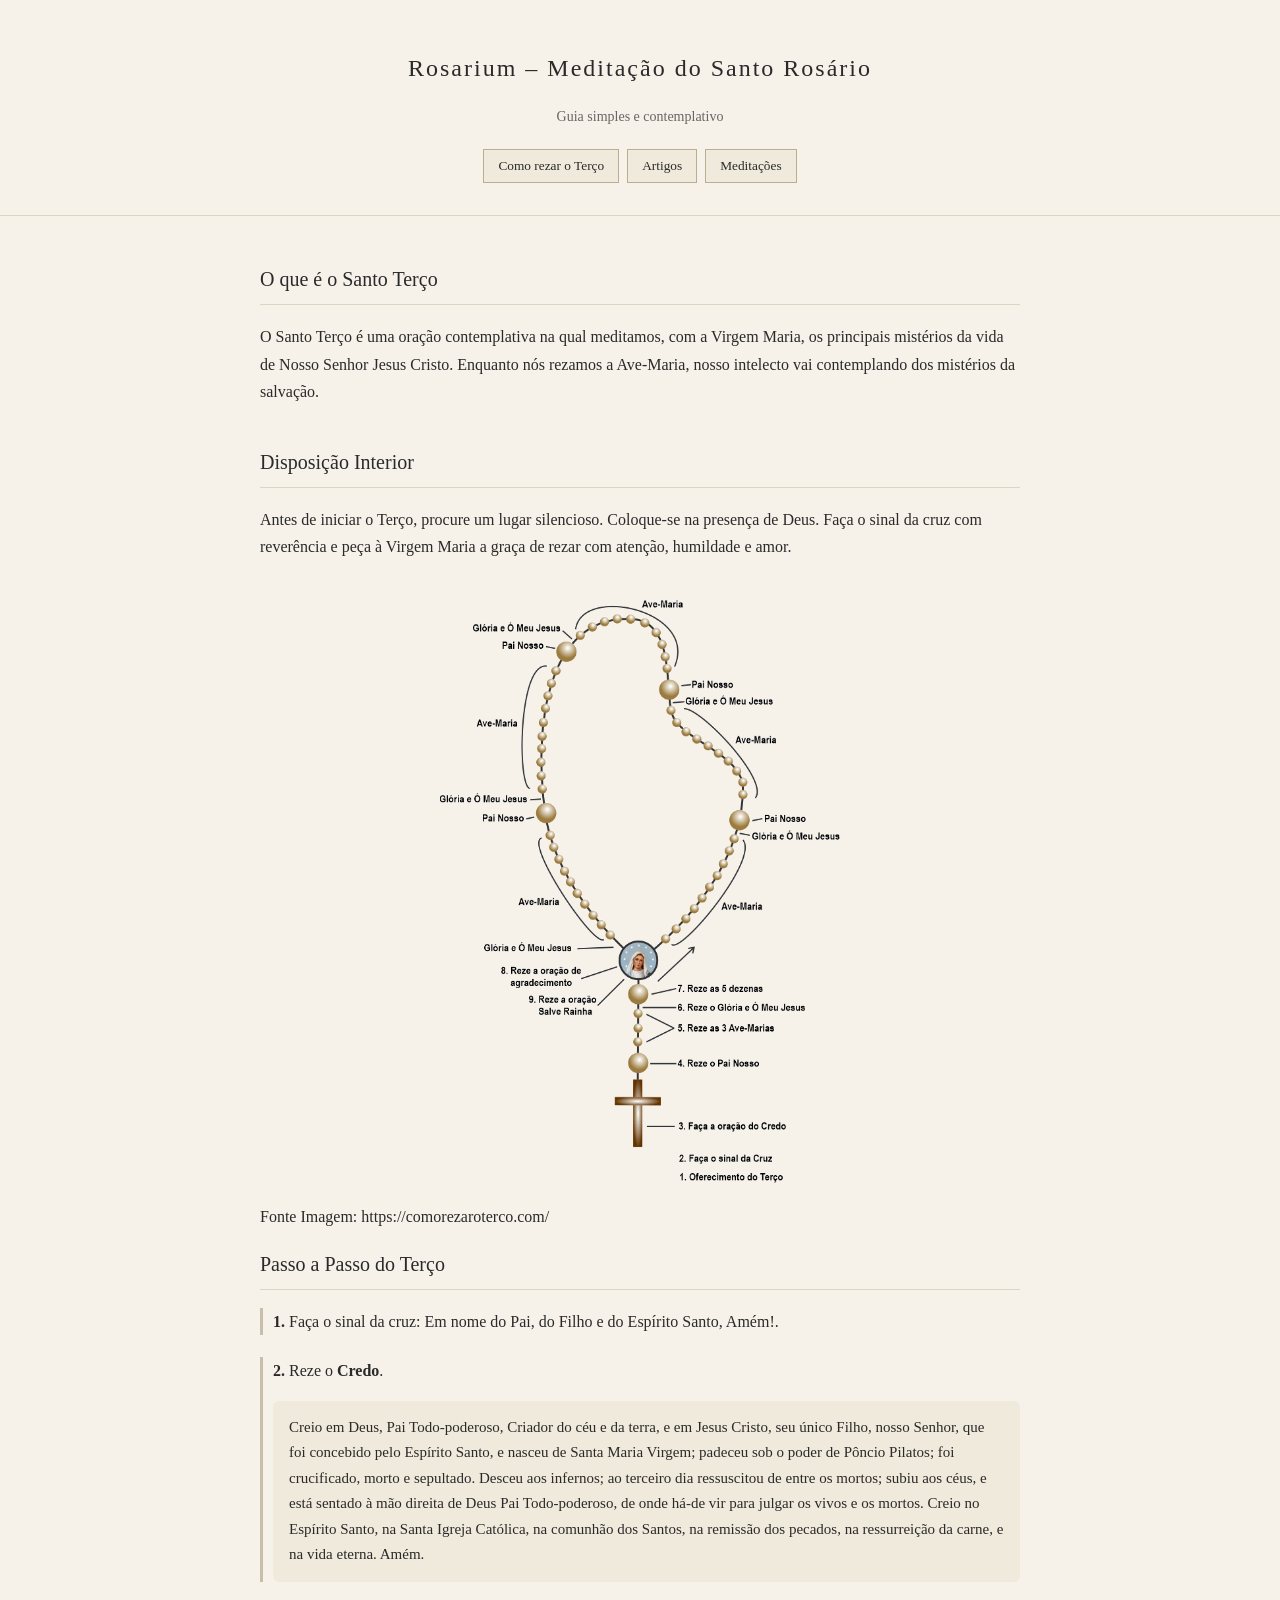
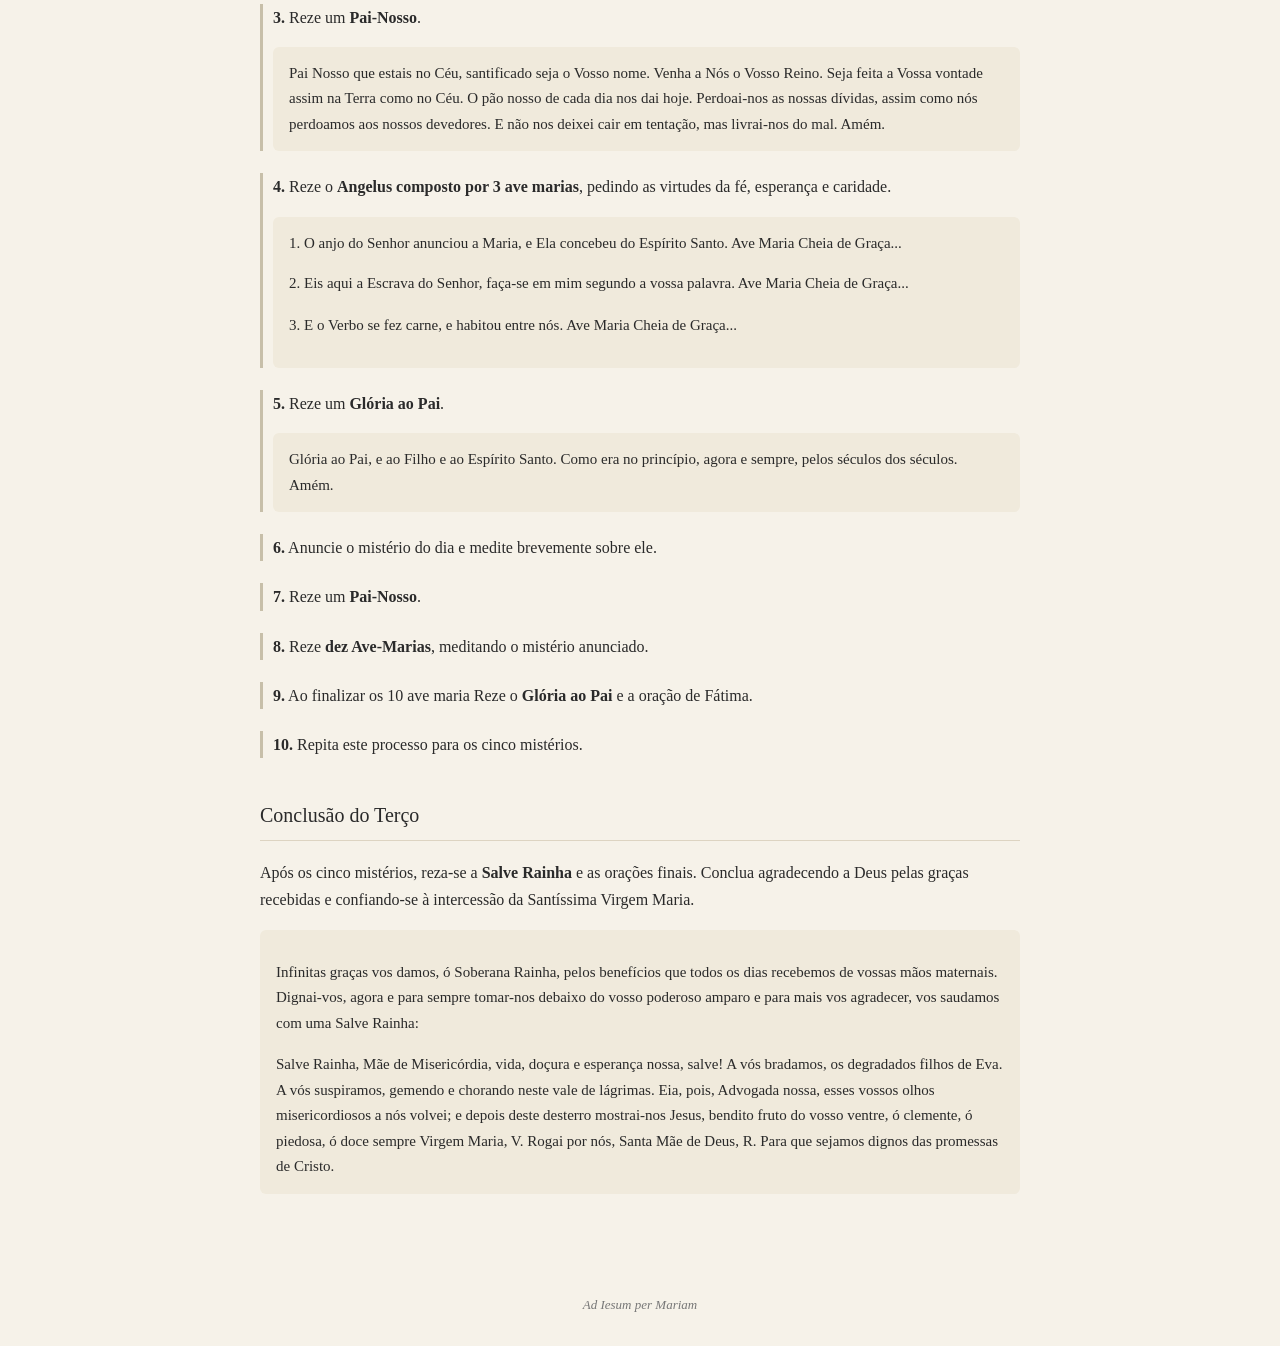
==== como-rezar-o-terco.html @ 4e0012cf "aa" ====
<!DOCTYPE html>
<html lang="pt-BR">
<head>
<meta charset="UTF-8">
<meta name="viewport" content="width=device-width, initial-scale=1.0">
<title>Rosarium Meditado</title>

<style>
body {
  margin: 0;
  font-family: Georgia, serif;
  background: #f6f2e9;
  color: #2a2a2a;
  line-height: 1.7;
}

header {
  text-align: center;
  padding: 32px 20px;
  border-bottom: 1px solid #ddd4c2;
}

header h1 {
  font-weight: normal;
  letter-spacing: 2px;
  font-size: 24px;
}

header p {
  font-size: 14px;
  color: #666;
}

nav {
  margin-top: 18px;
}

nav a {
  text-decoration: none;
  color: #2a2a2a;
  border: 1px solid #b9ad92;
  padding: 8px 14px;
  font-size: 14px;
}

main {
  max-width: 760px;
  margin: auto;
  padding: 30px 20px;
}

section {
  margin-bottom: 40px;
}

h2 {
  font-weight: normal;
  font-size: 20px;
  border-bottom: 1px solid #ddd4c2;
  padding-bottom: 8px;
  margin-bottom: 18px;
}

p {
  margin-bottom: 16px;
}

.step {
  margin-bottom: 22px;
  padding-left: 10px;
  border-left: 3px solid #c7bfa9;
}

.prayer {
  background: #f0eadc;
  padding: 14px 16px;
  border-radius: 6px;
  font-size: 15px;
  margin: 14px 0;
}

.step-image {
  display: block;
  margin: 0 auto 20px auto;
  max-width: 400px;   /* ← ajuste este valor */
  width: 100%;
  border-radius: 12px;
}



footer {
  text-align: center;
  padding: 30px;
  font-size: 13px;
  font-style: italic;
  color: #777;
}

.meditation-switch {
  margin-top: 20px;
  display: flex;
  flex-wrap: wrap;
  justify-content: center;
  gap: 8px;
}

.meditation-switch button {
  background: #f0eadc;
  border: 1px solid #b9ad92;
  padding: 8px 14px;
  font-family: inherit;
  cursor: pointer;
  color: #2a2a2a
}

</style>
</head>

<body>

<header>
  <h1>Rosarium – Meditação do Santo Rosário</h1>
  <p>Guia simples e contemplativo</p>

  <div class="meditation-switch">
<button onclick="location.href='como-rezar-o-terco.html'">      
  Como rezar o Terço
    </button>
    <button onclick="location.href='paginaartigos.html'">
      Artigos
    </button>
    <button onclick="location.href='index.html'">
      Meditações
    </button>
  </div>
</header>

<main>

<section>
<h2>O que é o Santo Terço</h2>
<p>
O Santo Terço é uma oração contemplativa na qual meditamos,
com a Virgem Maria, os principais mistérios da vida de Nosso Senhor
Jesus Cristo. Enquanto nós rezamos a Ave-Maria,
nosso intelecto vai contemplando dos mistérios da salvação.
</p>
</section>

<section>
<h2>Disposição Interior</h2>
<p>
Antes de iniciar o Terço, procure um lugar silencioso.
Coloque-se na presença de Deus.
Faça o sinal da cruz com reverência e peça à Virgem Maria
a graça de rezar com atenção, humildade e amor.
</p>
</section>
 <img 
    src="images/passo-a-passo.png" 
    alt="Como rezar o terço" 
    class="step-image"
  >
<section>
  <p>Fonte Imagem: https://comorezaroterco.com/
  </p>
<h2>Passo a Passo do Terço</h2>

<div class="step">
<p><strong>1.</strong> Faça o sinal da cruz: Em nome do Pai, do Filho e do Espírito Santo, Amém!.</p>
</div>

<div class="step">
<p><strong>2.</strong> Reze o <strong>Credo</strong>.</p>
<div class="prayer">
Creio em Deus, Pai Todo-poderoso, 
Criador do céu e da terra, 
e em Jesus Cristo, seu único Filho, 
nosso Senhor, 
que foi concebido pelo Espírito Santo, 
e nasceu de Santa Maria Virgem; 
padeceu sob o poder de Pôncio Pilatos; 
foi crucificado, morto e sepultado. 
Desceu aos infernos; ao terceiro dia ressuscitou de entre os mortos; 
subiu aos céus, 
e está sentado à mão direita de Deus Pai Todo-poderoso, 
de onde há-de vir para julgar os vivos e os mortos.
Creio no Espírito Santo, 
na Santa Igreja Católica, 
na comunhão dos Santos, 
na remissão dos pecados, 
na ressurreição da carne, e na vida eterna. Amém.
</div>
</div>

<div class="step">
<p><strong>3.</strong> Reze um <strong>Pai-Nosso</strong>.</p>
<div class="prayer">
Pai Nosso que estais no Céu, santificado seja o Vosso nome. Venha a Nós o Vosso Reino. Seja feita a Vossa vontade assim na Terra como no Céu.

O pão nosso de cada dia nos dai hoje. Perdoai-nos as nossas dívidas, assim como nós perdoamos aos nossos devedores. E não nos deixei cair em tentação, mas livrai-nos do mal. Amém.
</div>
</div>

<div class="step">
<p><strong>4.</strong> Reze o <strong>Angelus composto por 3 ave marias</strong>,
pedindo as virtudes da fé, esperança e caridade.</p>
<div class="prayer">
1. O anjo do Senhor anunciou a Maria, e Ela concebeu do Espírito Santo. Ave Maria Cheia de Graça...
<p>2. Eis aqui a Escrava do Senhor, faça-se em mim segundo a vossa palavra. Ave Maria Cheia de Graça...</p>
<p>3. E o Verbo se fez carne, e habitou entre nós. Ave Maria Cheia de Graça...</p>
</div>
</div>

<div class="step">
<p><strong>5.</strong> Reze um <strong>Glória ao Pai</strong>.</p>
<div class="prayer">
Glória ao Pai, e ao Filho e ao Espírito Santo. Como era no princípio, agora e sempre, pelos séculos dos séculos. Amém.</div>
</div>
</div>

<div class="step">
<p><strong>6.</strong> Anuncie o mistério do dia
e medite brevemente sobre ele.</p>
</div>

<div class="step">
<p><strong>7.</strong> Reze um <strong>Pai-Nosso</strong>.</p>
</div>

<div class="step">
<p><strong>8.</strong> Reze <strong>dez Ave-Marias</strong>,
meditando o mistério anunciado.</p>
</div>

<div class="step">
<p><strong>9.</strong> Ao finalizar os 10 ave maria Reze o <strong>Glória ao Pai</strong>
e a oração de Fátima.</p>
</div>

<div class="step">
<p><strong>10.</strong> Repita este processo para os cinco mistérios.</p>
</div>

</section>

<section>
<h2>Conclusão do Terço</h2>
<p>
Após os cinco mistérios, reza-se a <strong>Salve Rainha</strong>
e as orações finais.
Conclua agradecendo a Deus pelas graças recebidas
e confiando-se à intercessão da Santíssima Virgem Maria.
<div class="prayer">
</p>Infinitas graças vos damos, ó Soberana Rainha, pelos benefícios que todos os dias recebemos de vossas mãos maternais. Dignai-vos, agora e para sempre tomar-nos debaixo do vosso poderoso amparo e para mais vos agradecer, vos saudamos com uma Salve Rainha:
</p>Salve Rainha, Mãe de Misericórdia, vida, doçura e esperança nossa, salve! A vós bradamos, os degradados filhos de Eva. A vós suspiramos, gemendo e chorando neste vale de lágrimas. Eia, pois, Advogada nossa, esses vossos olhos misericordiosos a nós volvei; e depois deste desterro mostrai-nos Jesus, bendito fruto do vosso ventre, ó clemente, ó piedosa, ó doce sempre Virgem Maria,
V. Rogai por nós, Santa Mãe de Deus,
R. Para que sejamos dignos das promessas de Cristo.
</div>
</p>

</section>

</p>
</section>

</main>

<footer>
Ad Iesum per Mariam
</footer>

</body>
</html>
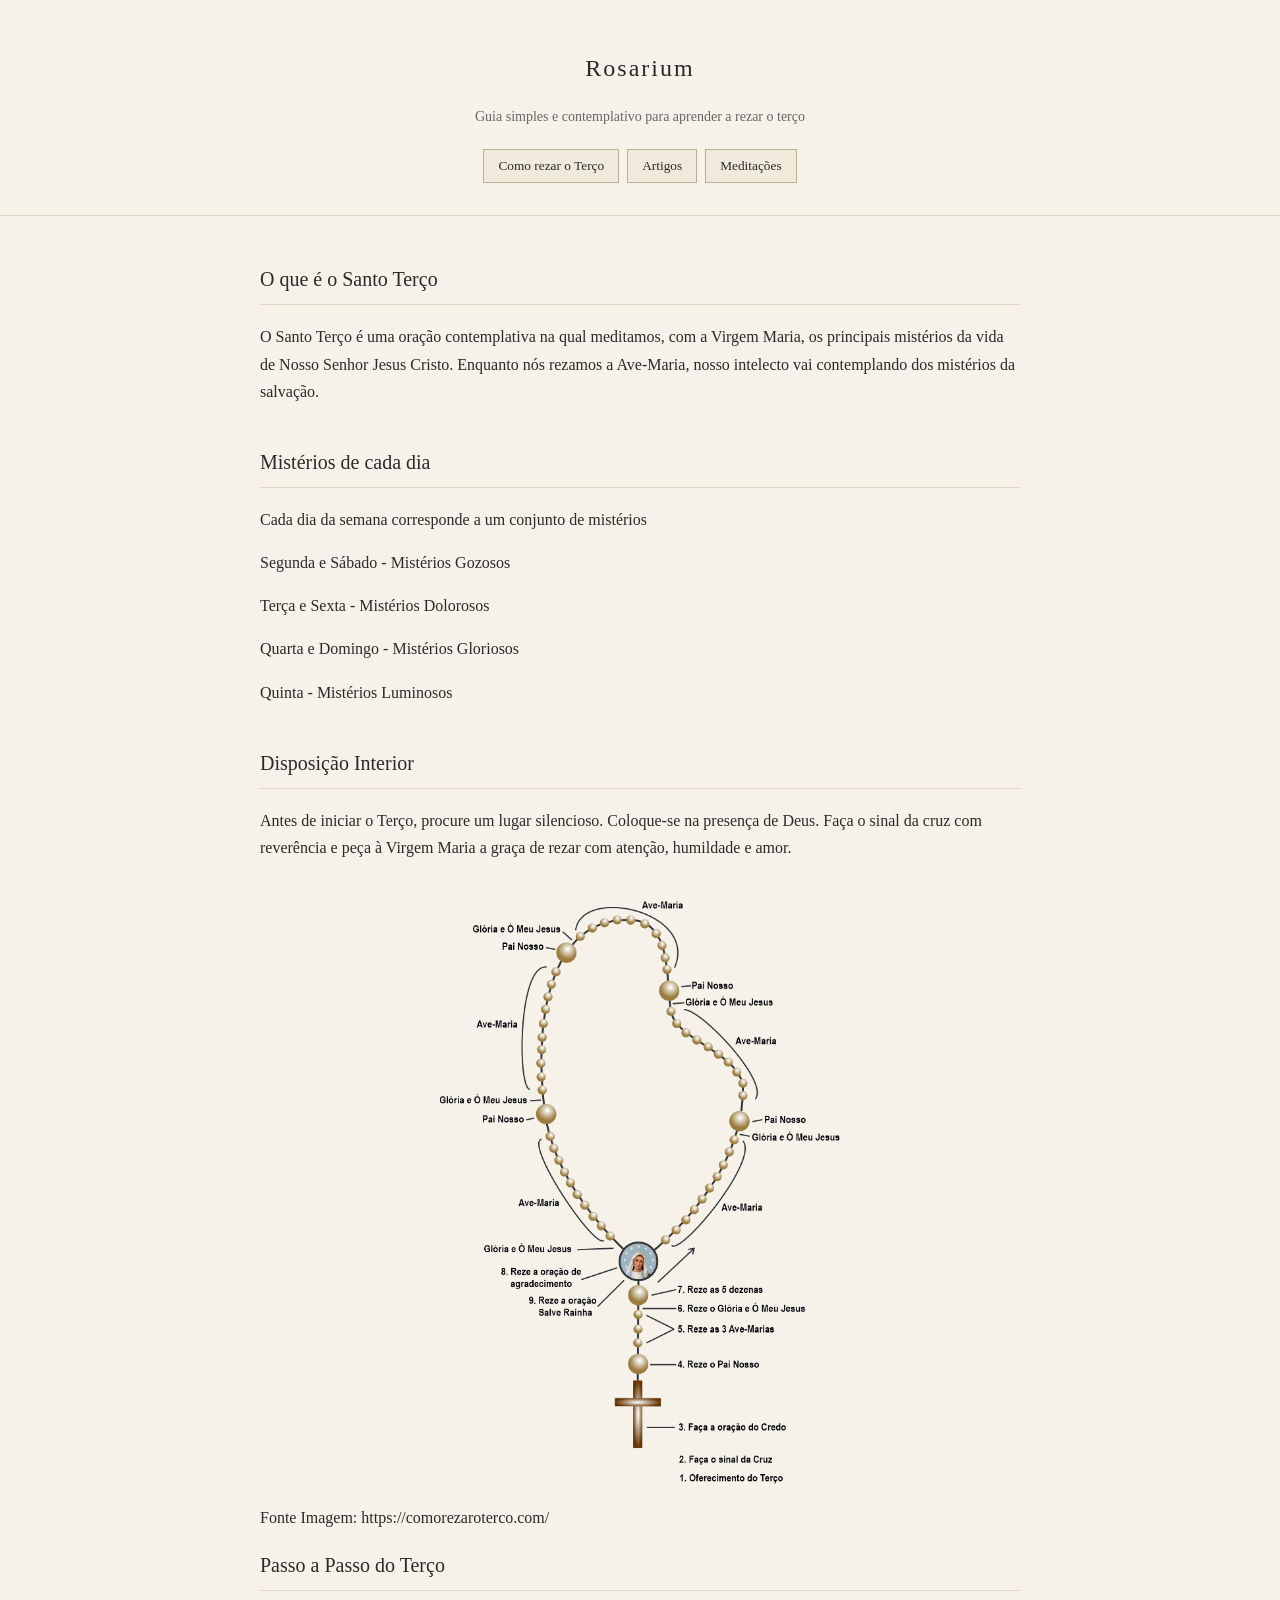
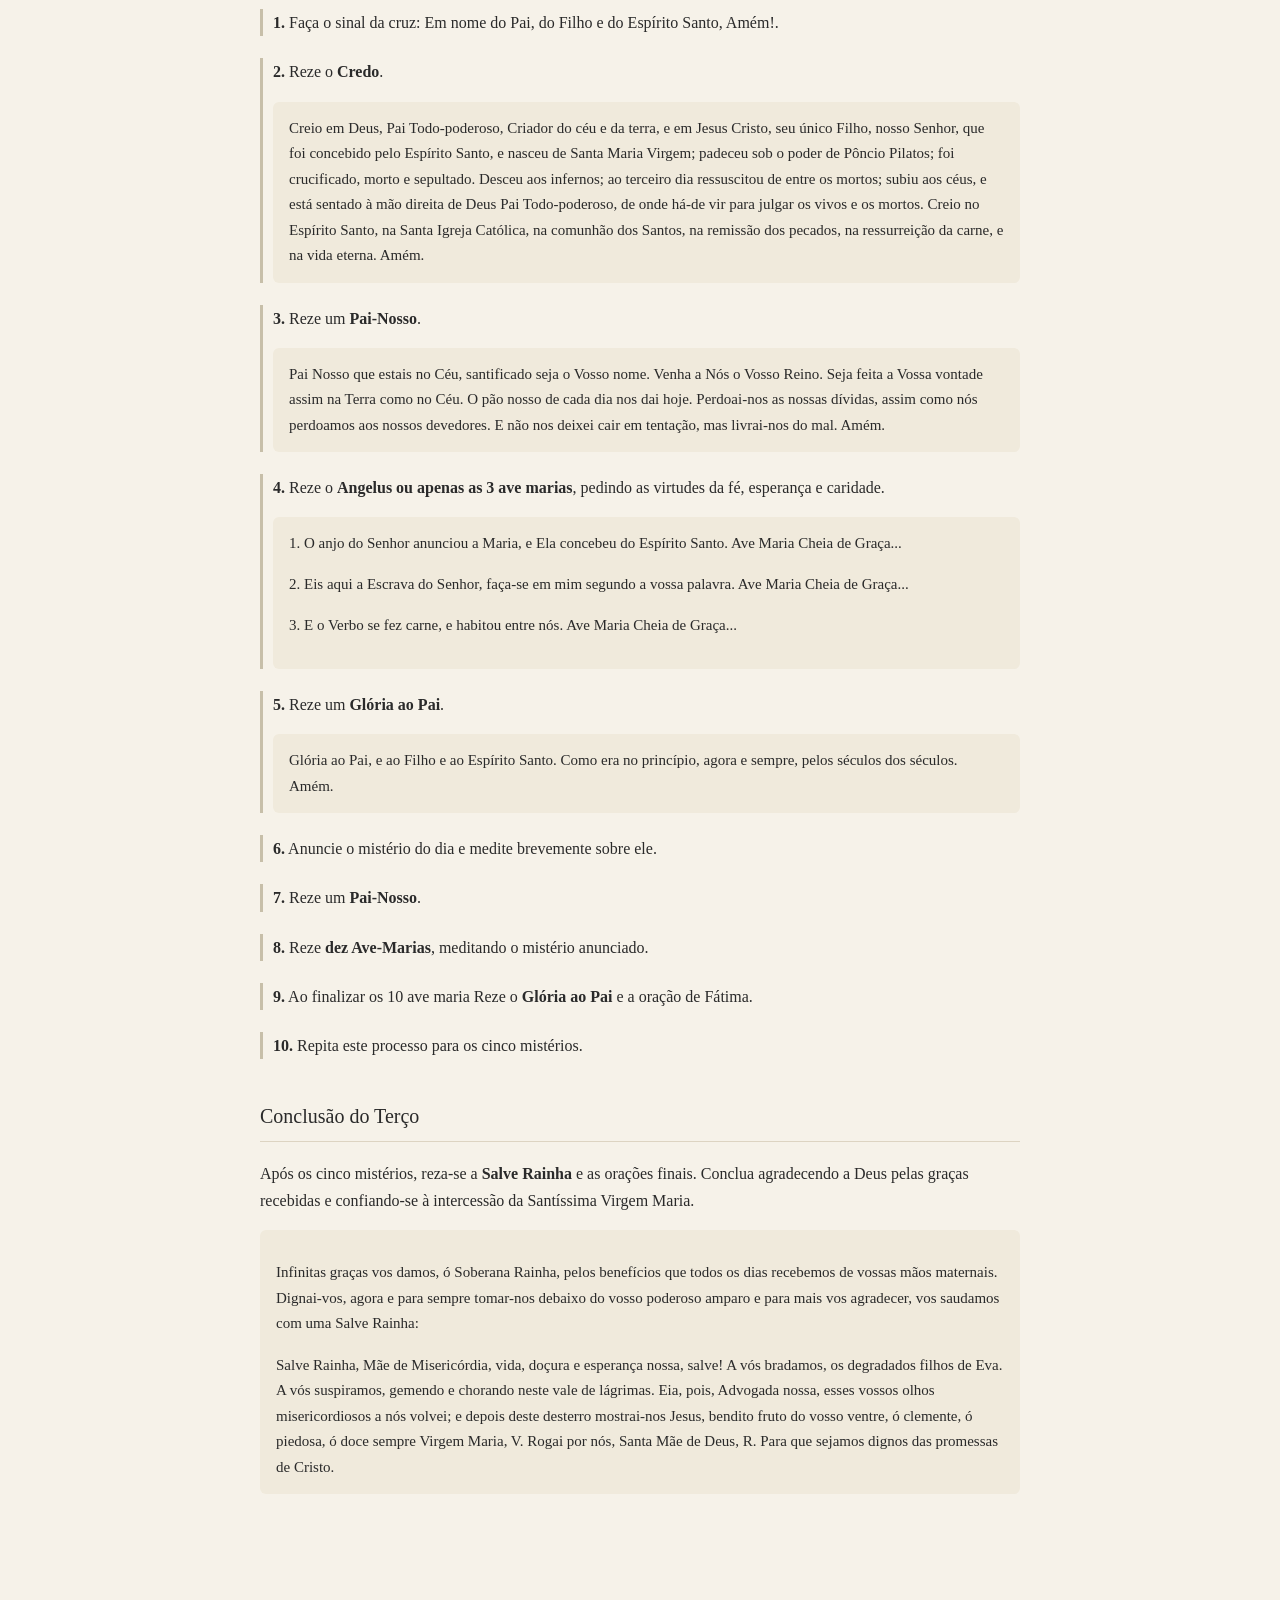
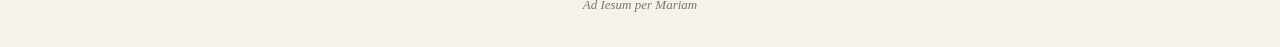
==== commit 19091d53: "alteracoes 16.01 Troca do titulo, imagem 53, mudanças na pagina de artigo" ====
--- a/como-rezar-o-terco.html
+++ b/como-rezar-o-terco.html
@@ -120,8 +120,8 @@
 <body>
 
 <header>
-  <h1>Rosarium – Meditação do Santo Rosário</h1>
-  <p>Guia simples e contemplativo</p>
+  <h1>Rosarium</h1>
+  <p>Guia simples e contemplativo para aprender a rezar o terço</p>
 
   <div class="meditation-switch">
 <button onclick="location.href='como-rezar-o-terco.html'">      
@@ -146,6 +146,26 @@
 Jesus Cristo. Enquanto nós rezamos a Ave-Maria,
 nosso intelecto vai contemplando dos mistérios da salvação.
 </p>
+</section>
+
+<section>
+<h2>Mistérios de cada dia</h2>
+<p>
+Cada dia da semana corresponde a um conjunto de mistérios
+</p>
+Segunda e Sábado - Mistérios Gozosos
+</p>
+</p>
+Terça e Sexta - Mistérios Dolorosos
+</p>
+</p>
+Quarta e Domingo - Mistérios Gloriosos
+</p>
+</p>
+Quinta - Mistérios Luminosos
+</p>
+
+
 </section>
 
 <section>
@@ -204,7 +224,7 @@
 </div>
 
 <div class="step">
-<p><strong>4.</strong> Reze o <strong>Angelus composto por 3 ave marias</strong>,
+<p><strong>4.</strong> Reze o <strong>Angelus ou apenas as 3 ave marias</strong>,
 pedindo as virtudes da fé, esperança e caridade.</p>
 <div class="prayer">
 1. O anjo do Senhor anunciou a Maria, e Ela concebeu do Espírito Santo. Ave Maria Cheia de Graça...
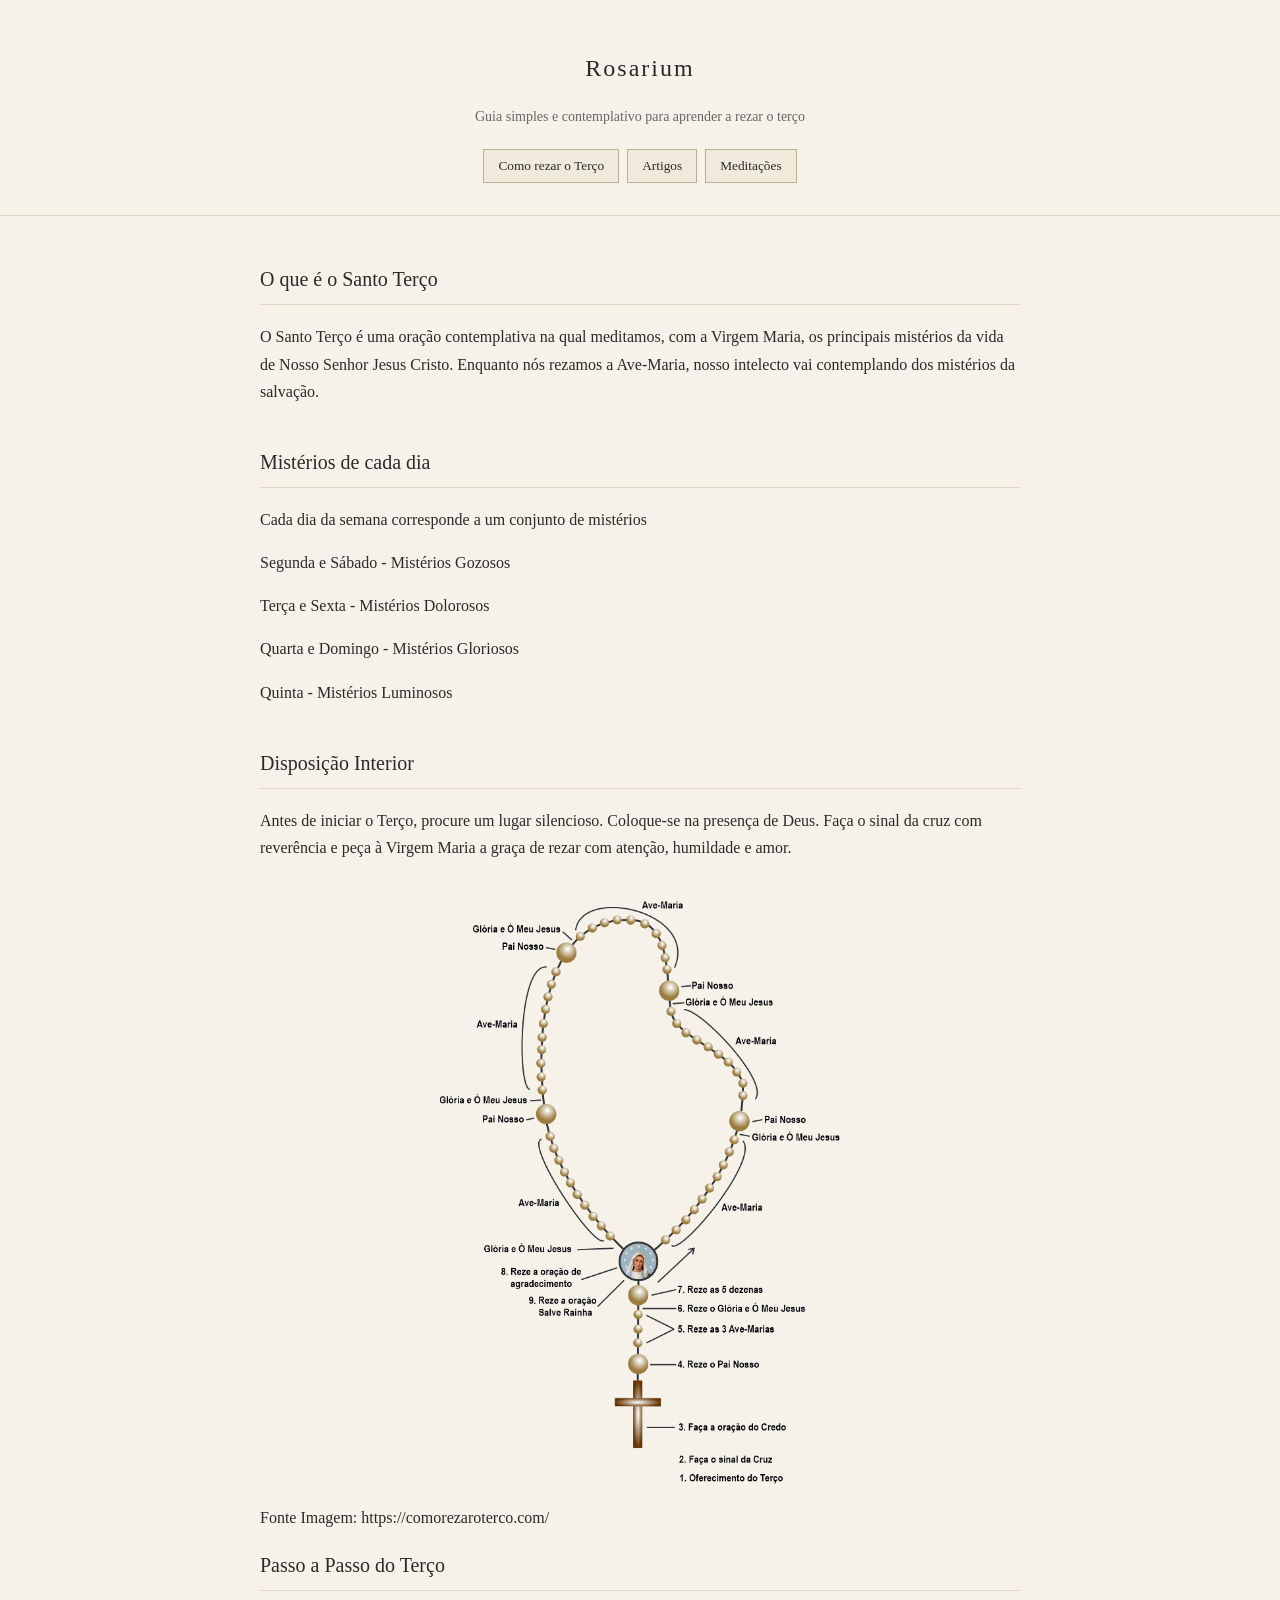
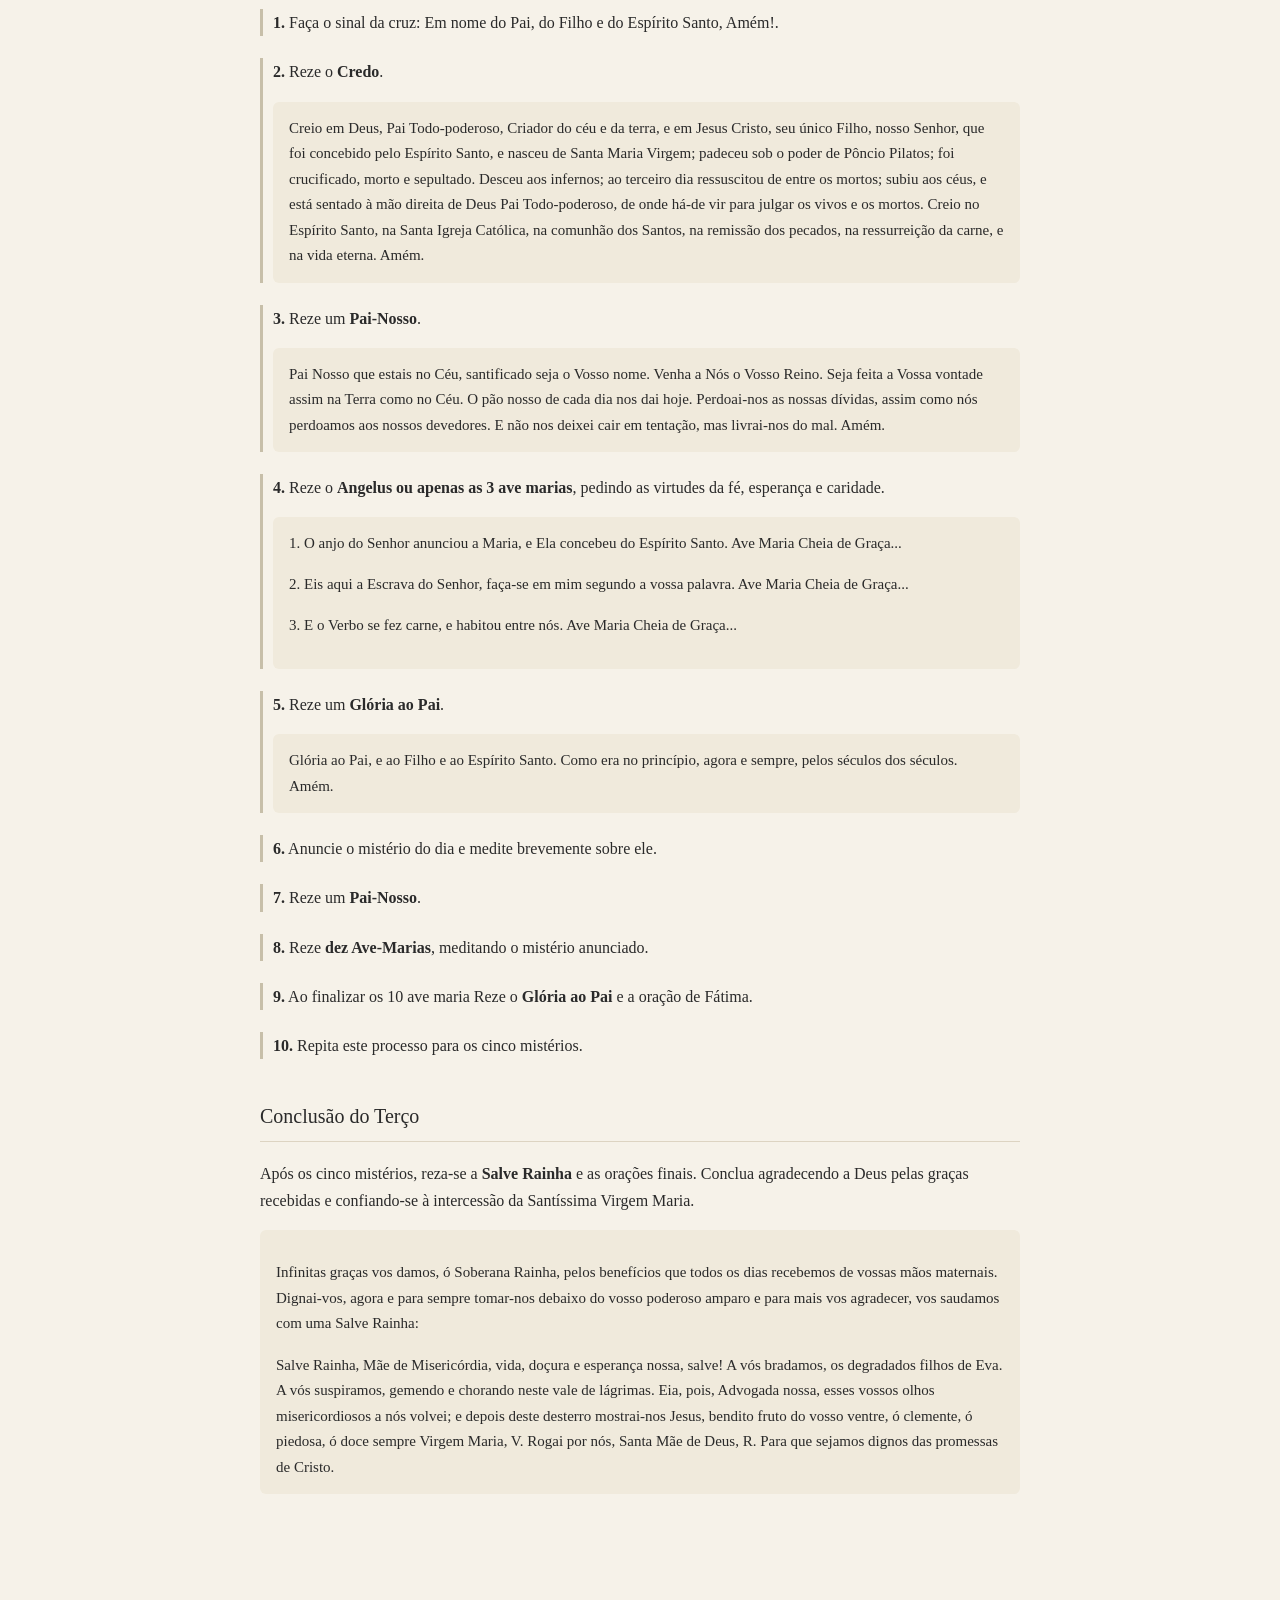
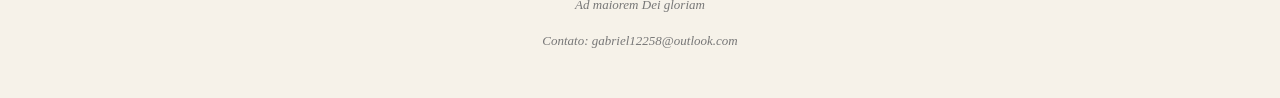
==== commit 796f8087: "Contato Add email footer" ====
--- a/como-rezar-o-terco.html
+++ b/como-rezar-o-terco.html
@@ -41,6 +41,14 @@
   border: 1px solid #b9ad92;
   padding: 8px 14px;
   font-size: 14px;
+}
+
+footer {
+  text-align: center;
+  padding: 30px;
+  font-size: 13px;
+  font-style: italic;
+  color: #777;
 }
 
 main {
@@ -288,8 +296,8 @@
 </main>
 
 <footer>
-Ad Iesum per Mariam
-</footer>
+Ad maiorem Dei gloriam
+<p>Contato: gabriel12258@outlook.com<p>
 
 </body>
 </html>
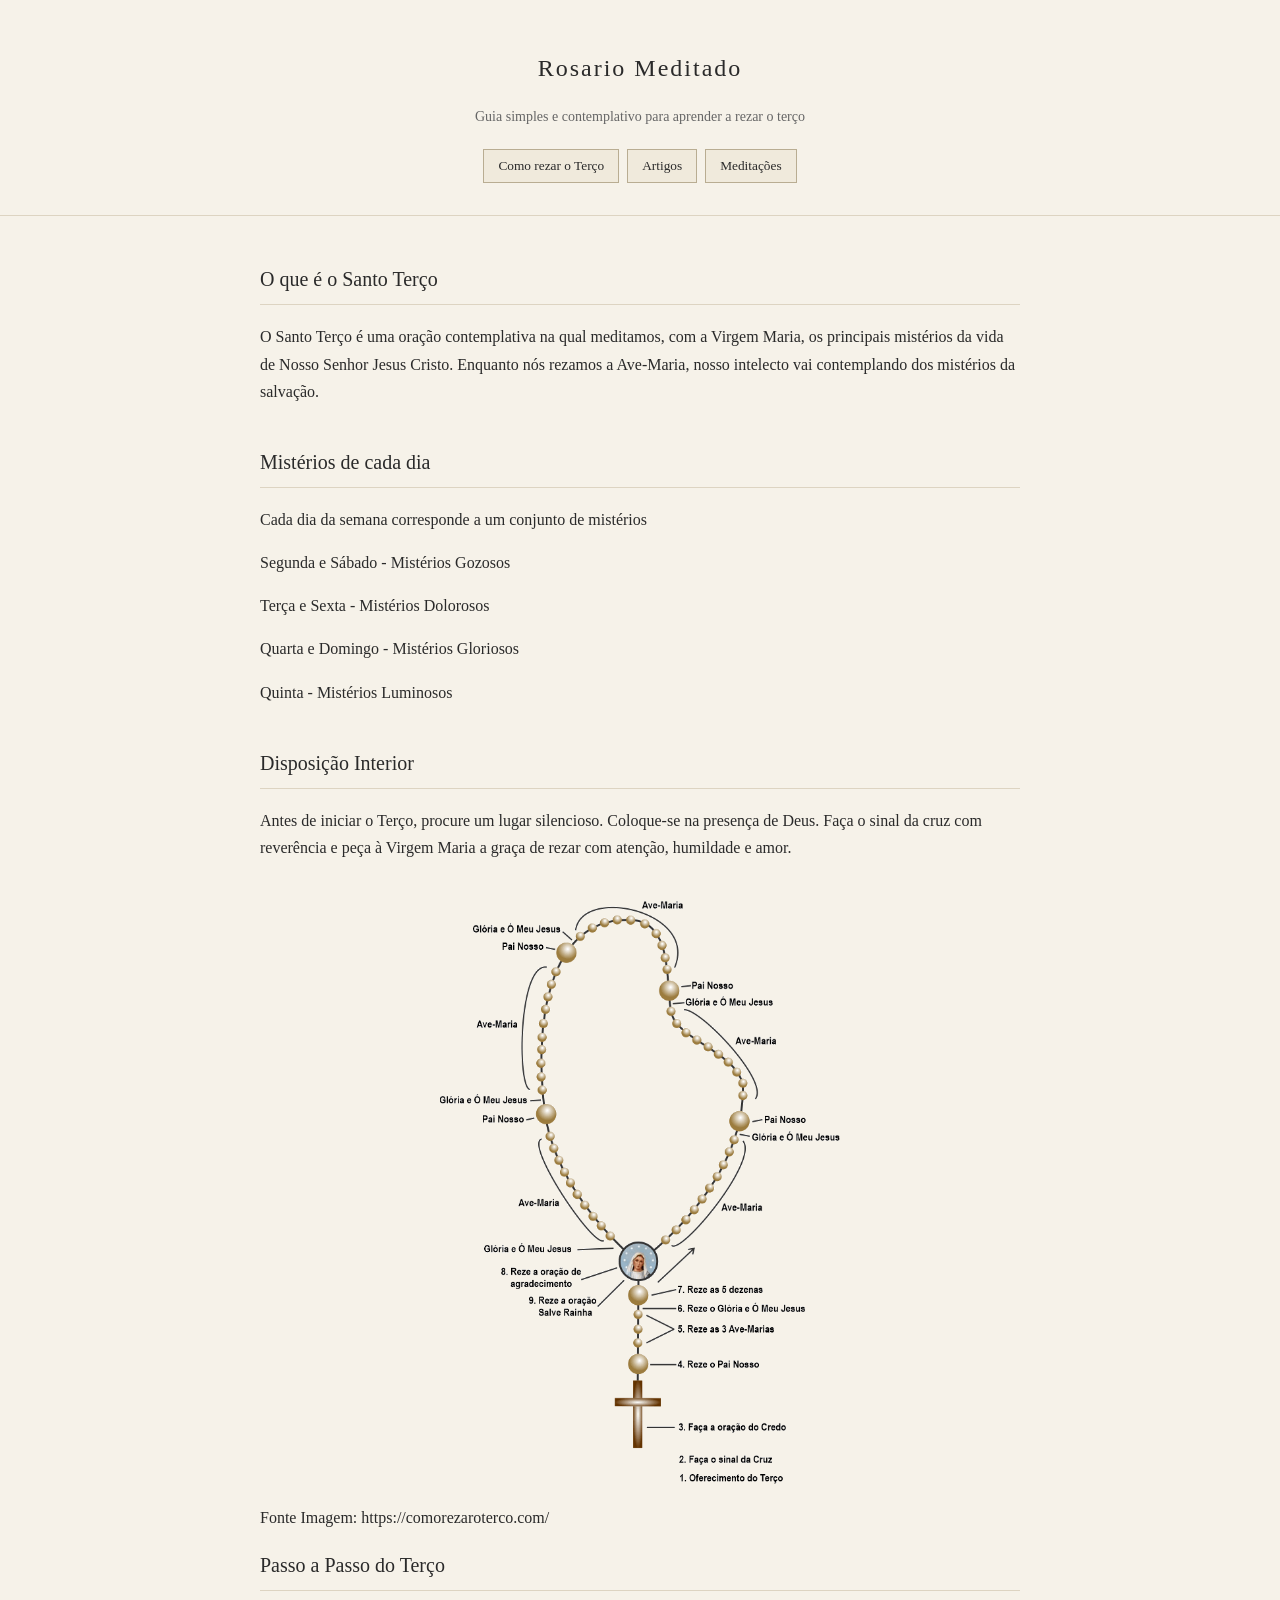
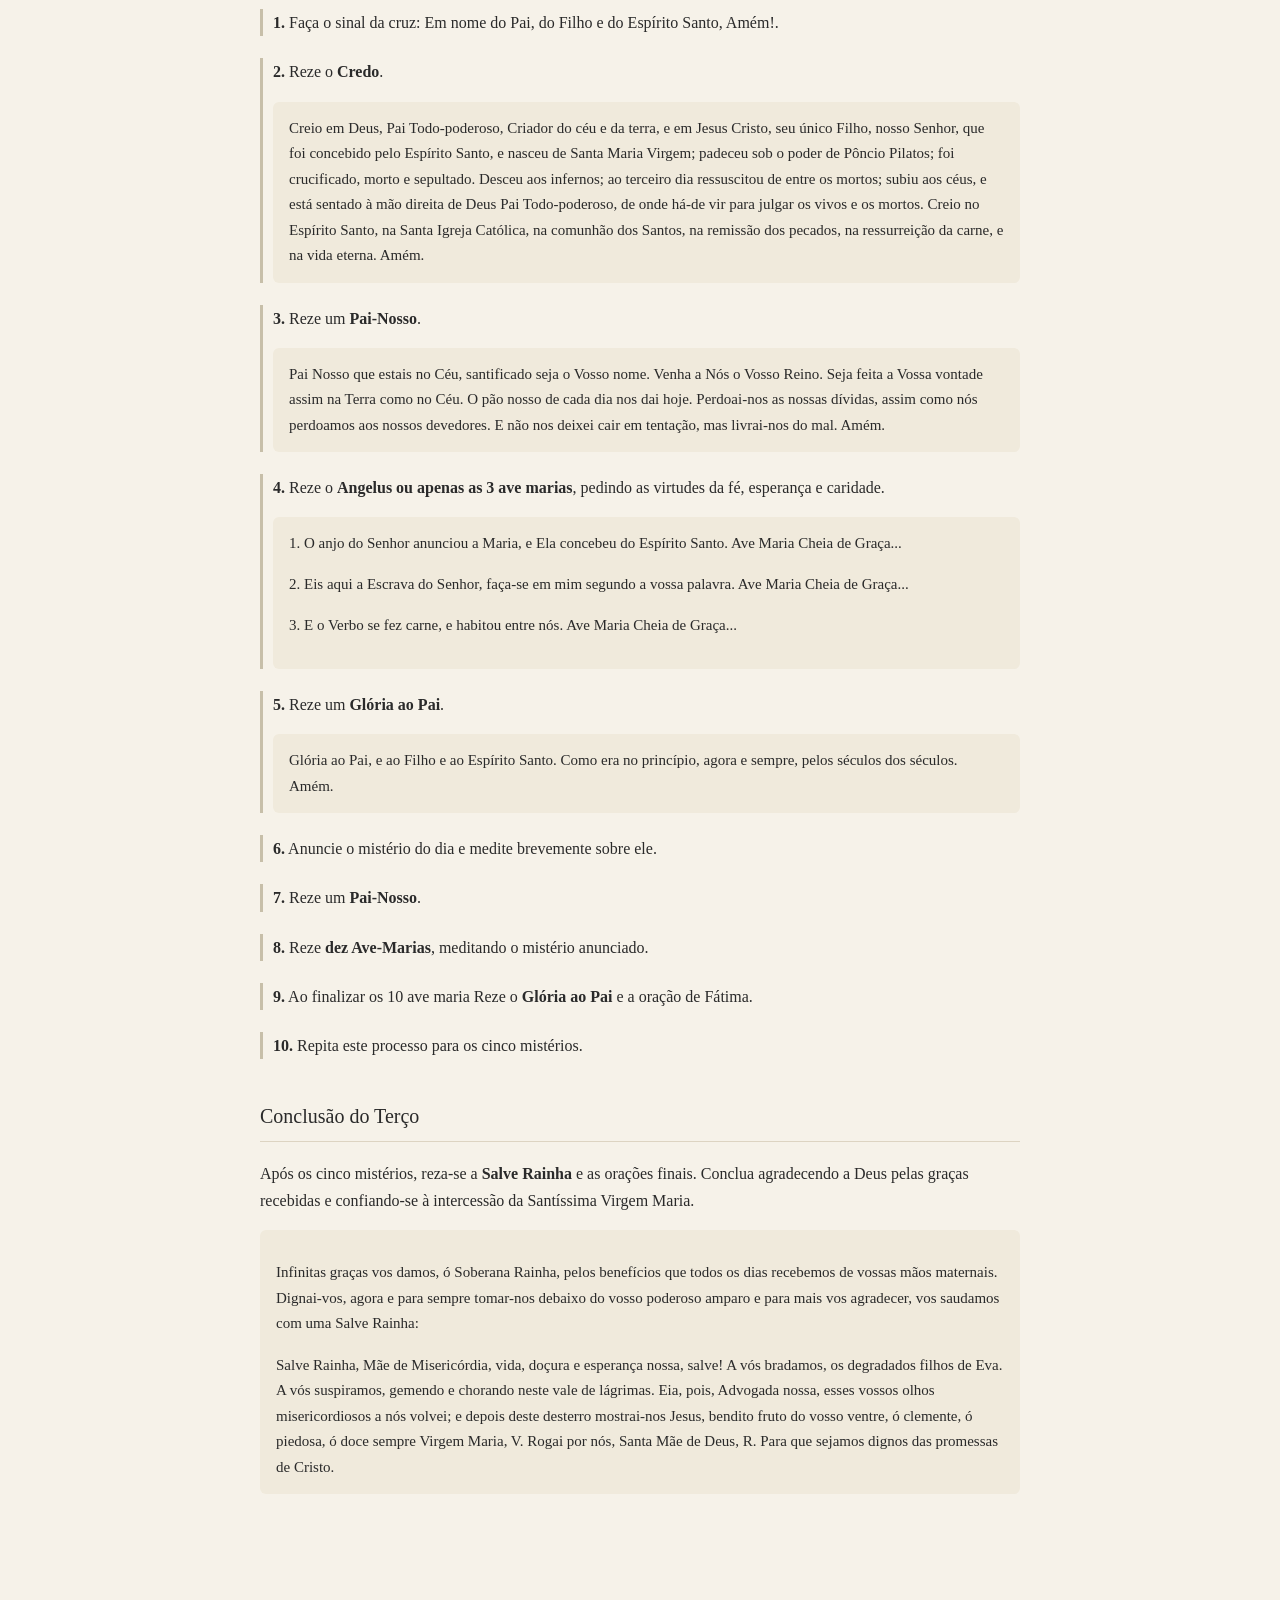
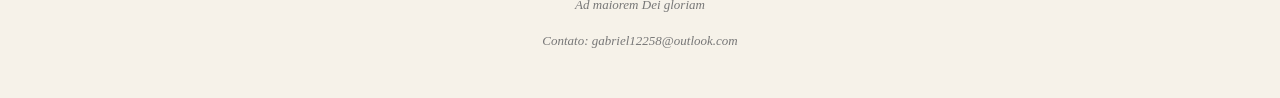
==== commit f0c92597: "Rosario meditado" ====
--- a/como-rezar-o-terco.html
+++ b/como-rezar-o-terco.html
@@ -4,7 +4,7 @@
 <meta charset="UTF-8">
 <meta name="viewport" content="width=device-width, initial-scale=1.0">
 <title>Rosarium Meditado</title>
-
+<link rel="icon" href="favicon.png" type="image/png">
 <style>
 body {
   margin: 0;
@@ -128,7 +128,7 @@
 <body>
 
 <header>
-  <h1>Rosarium</h1>
+  <h1>Rosario Meditado</h1>
   <p>Guia simples e contemplativo para aprender a rezar o terço</p>
 
   <div class="meditation-switch">
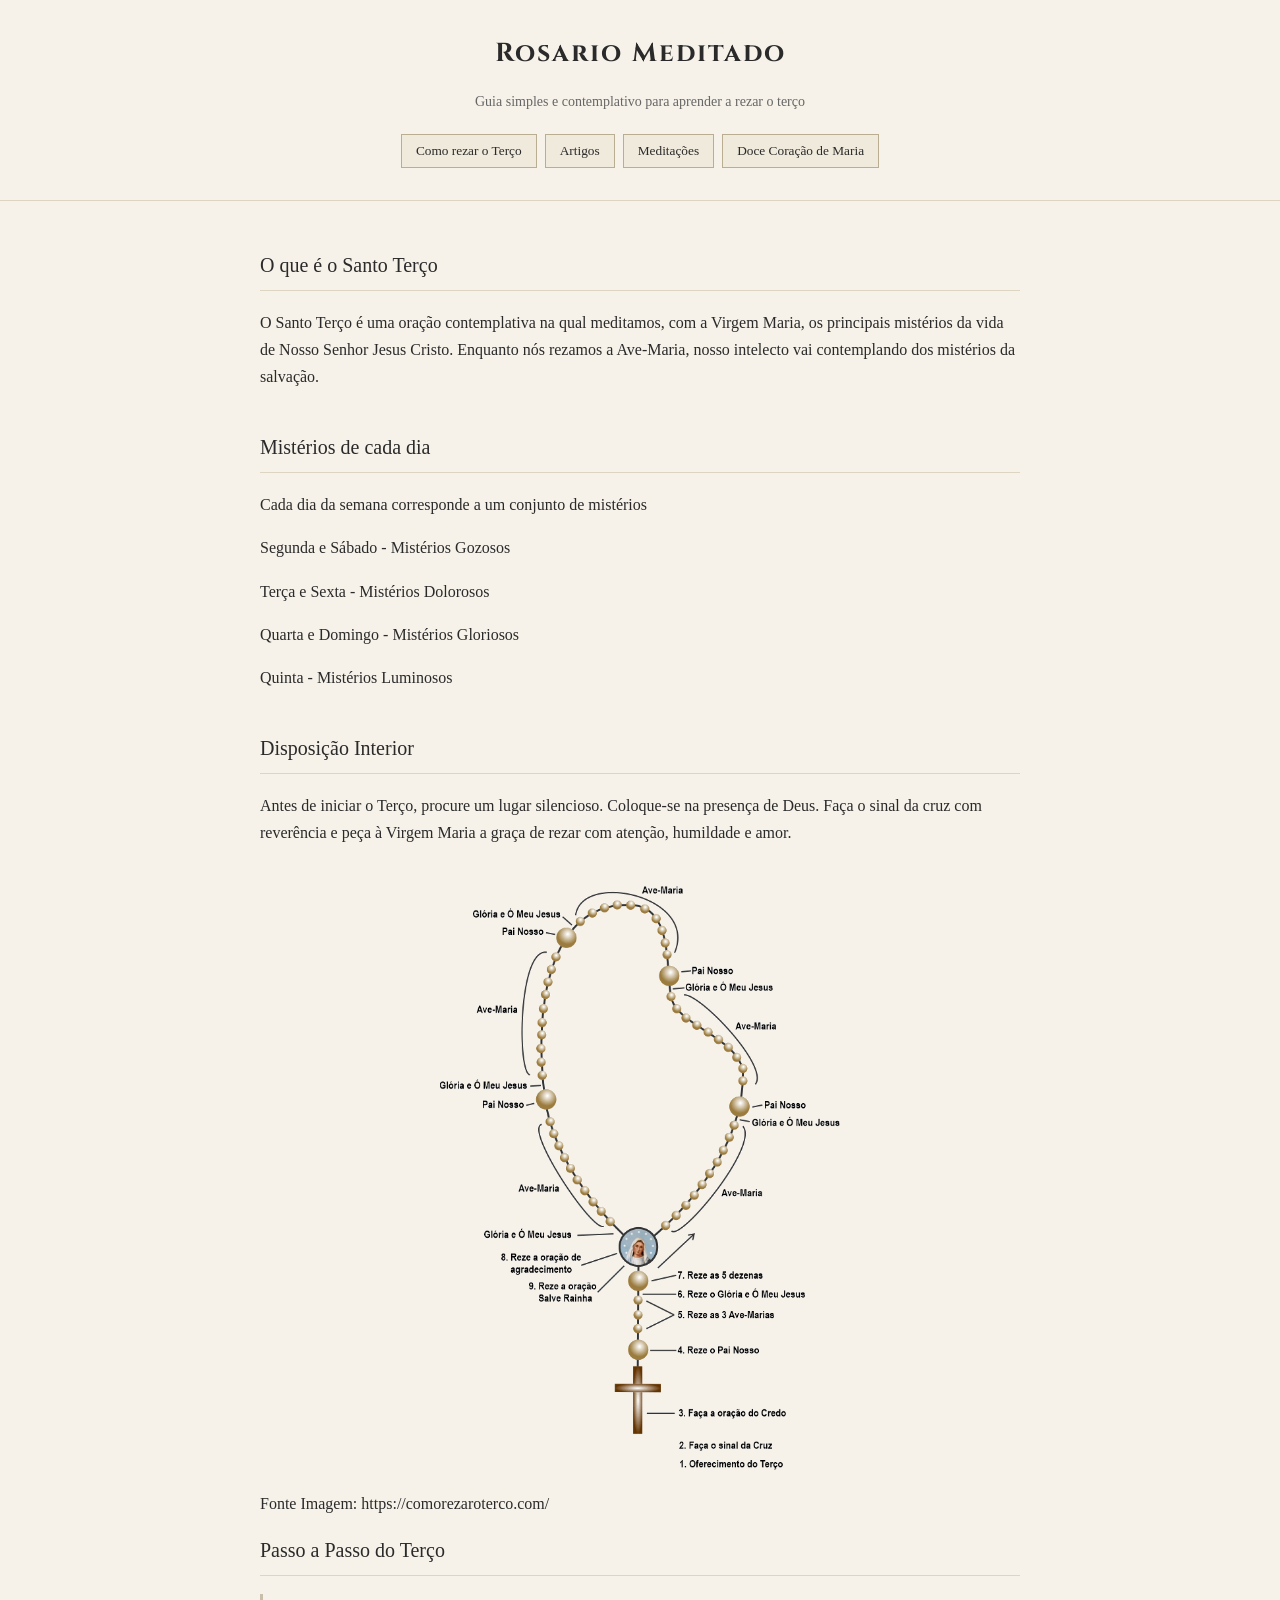
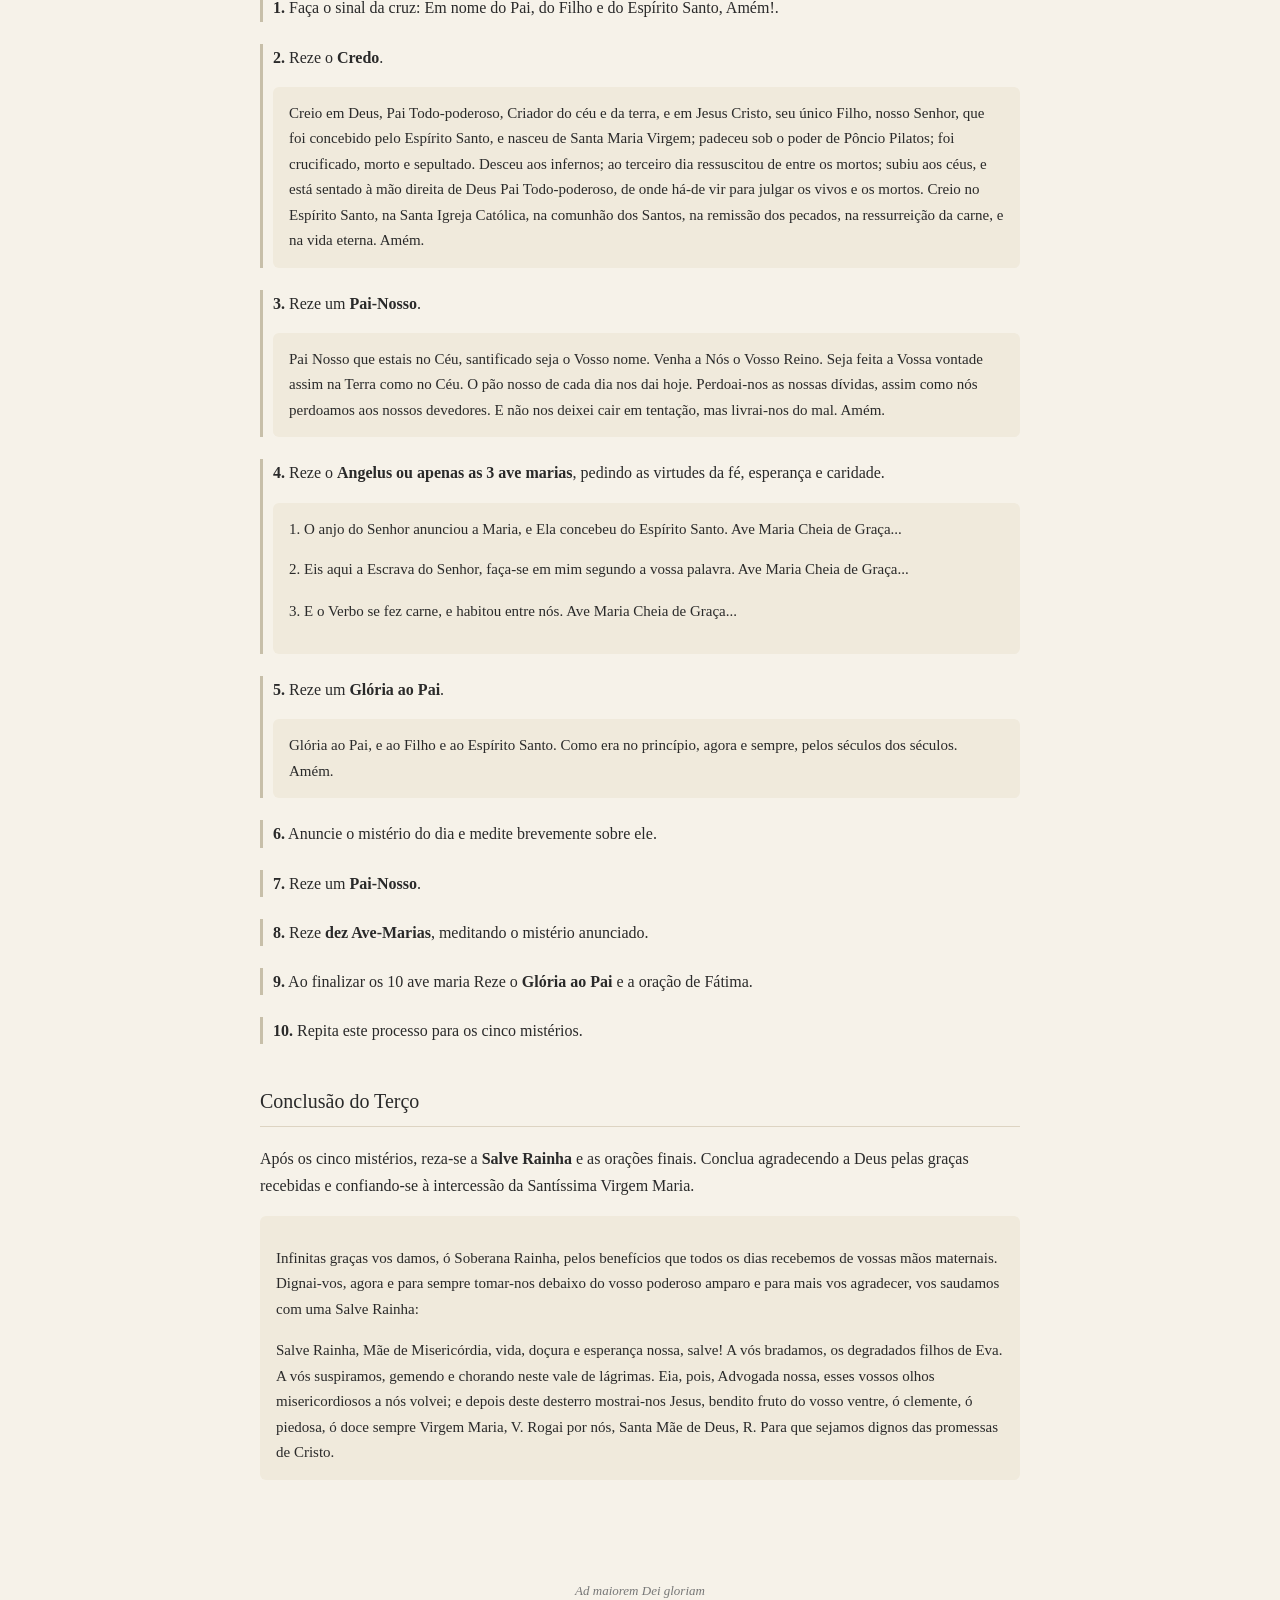
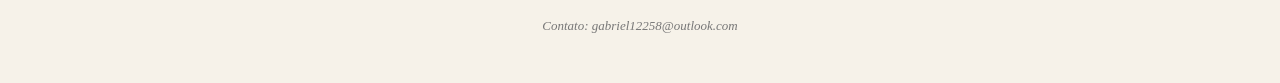
==== commit 92e46195: "teste1" ====
--- a/como-rezar-o-terco.html
+++ b/como-rezar-o-terco.html
@@ -5,6 +5,9 @@
 <meta name="viewport" content="width=device-width, initial-scale=1.0">
 <title>Rosarium Meditado</title>
 <link rel="icon" href="favicon.png" type="image/png">
+<link rel="preconnect" href="https://fonts.googleapis.com">
+<link rel="preconnect" href="https://fonts.gstatic.com" crossorigin>
+<link href="https://fonts.googleapis.com/css2?family=Cinzel:wght@400;500;600&display=swap" rel="stylesheet">
 <style>
 body {
   margin: 0;
@@ -21,9 +24,11 @@
 }
 
 header h1 {
+  font-family: 'Cinzel', serif;
   font-weight: normal;
   letter-spacing: 2px;
-  font-size: 24px;
+  font-size: 26px;
+  margin: 0;
 }
 
 header p {
@@ -128,7 +133,7 @@
 <body>
 
 <header>
-  <h1>Rosario Meditado</h1>
+  <h1><strong>Rosario Meditado</strong></h1>
   <p>Guia simples e contemplativo para aprender a rezar o terço</p>
 
   <div class="meditation-switch">
@@ -140,6 +145,9 @@
     </button>
     <button onclick="location.href='index.html'">
       Meditações
+    </button>
+    <button onclick="location.href='docecoracaomaria.html'">
+      Doce Coração de Maria
     </button>
   </div>
 </header>
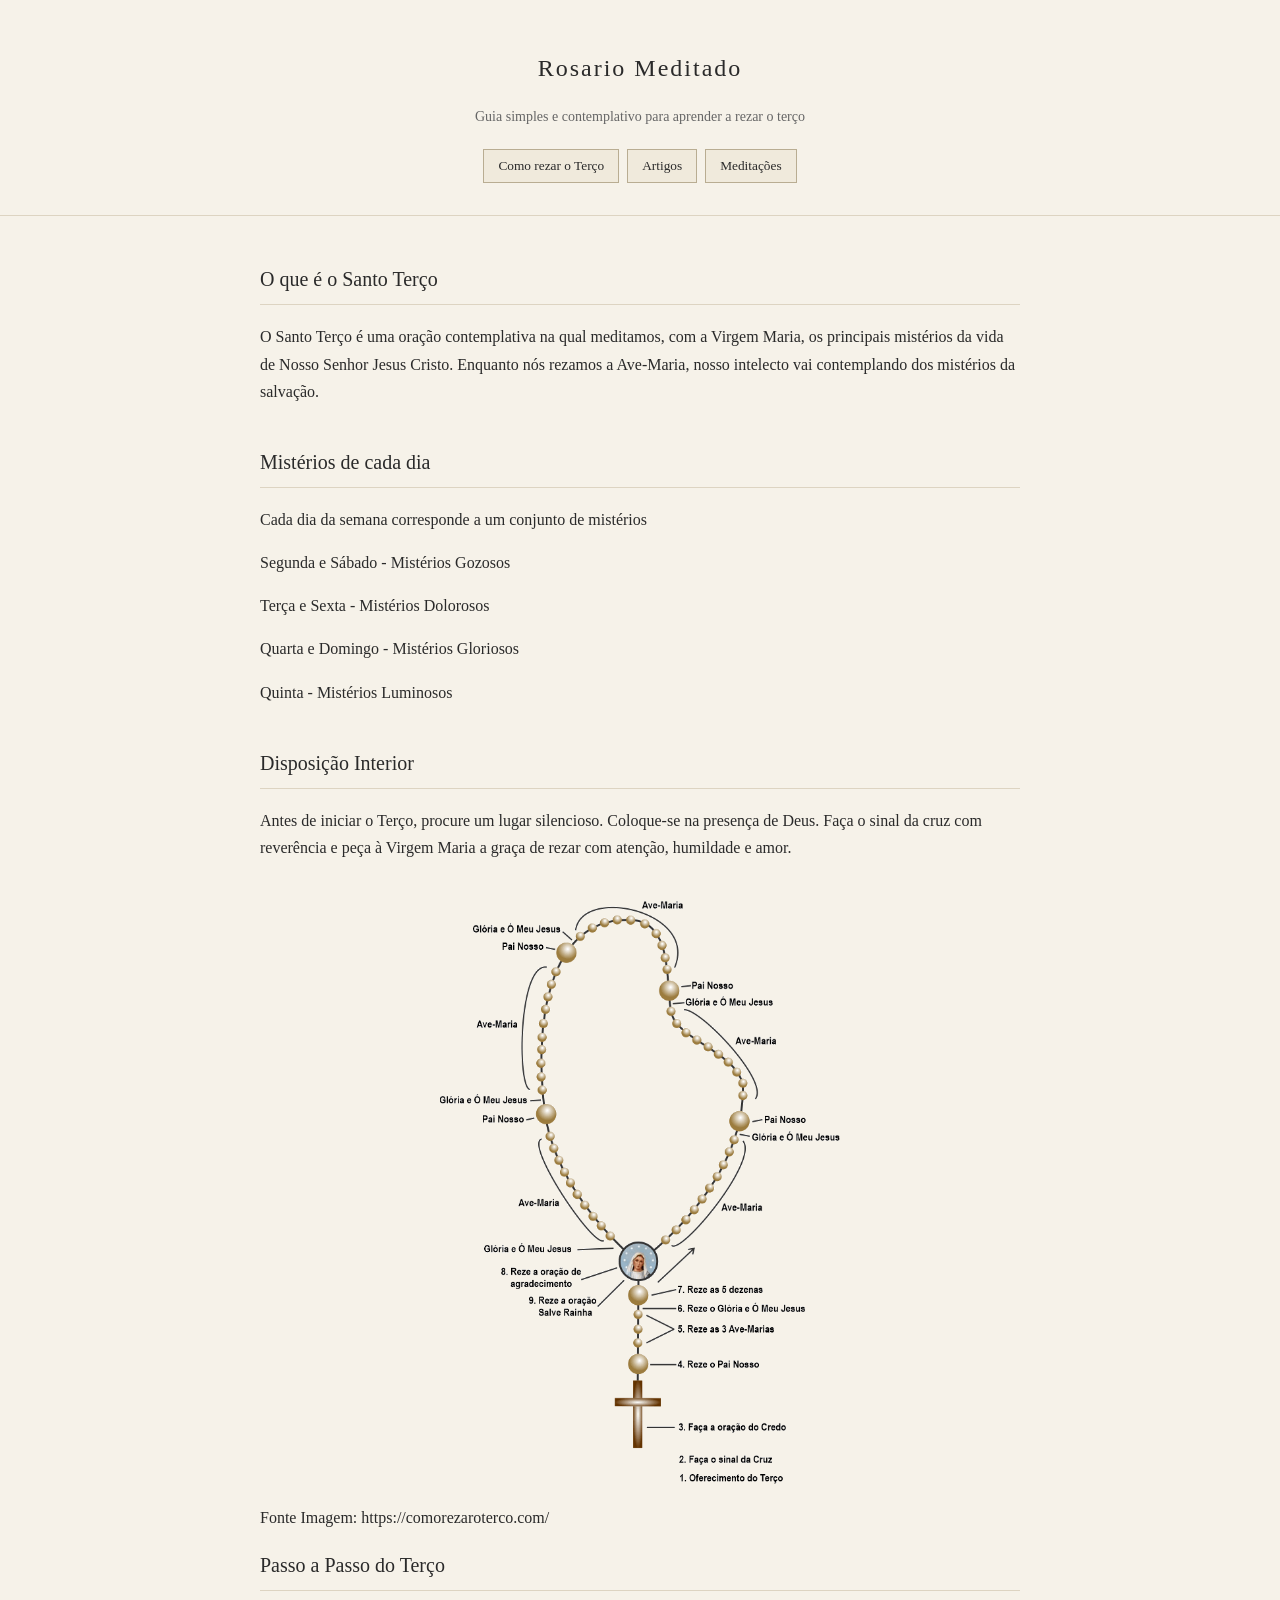
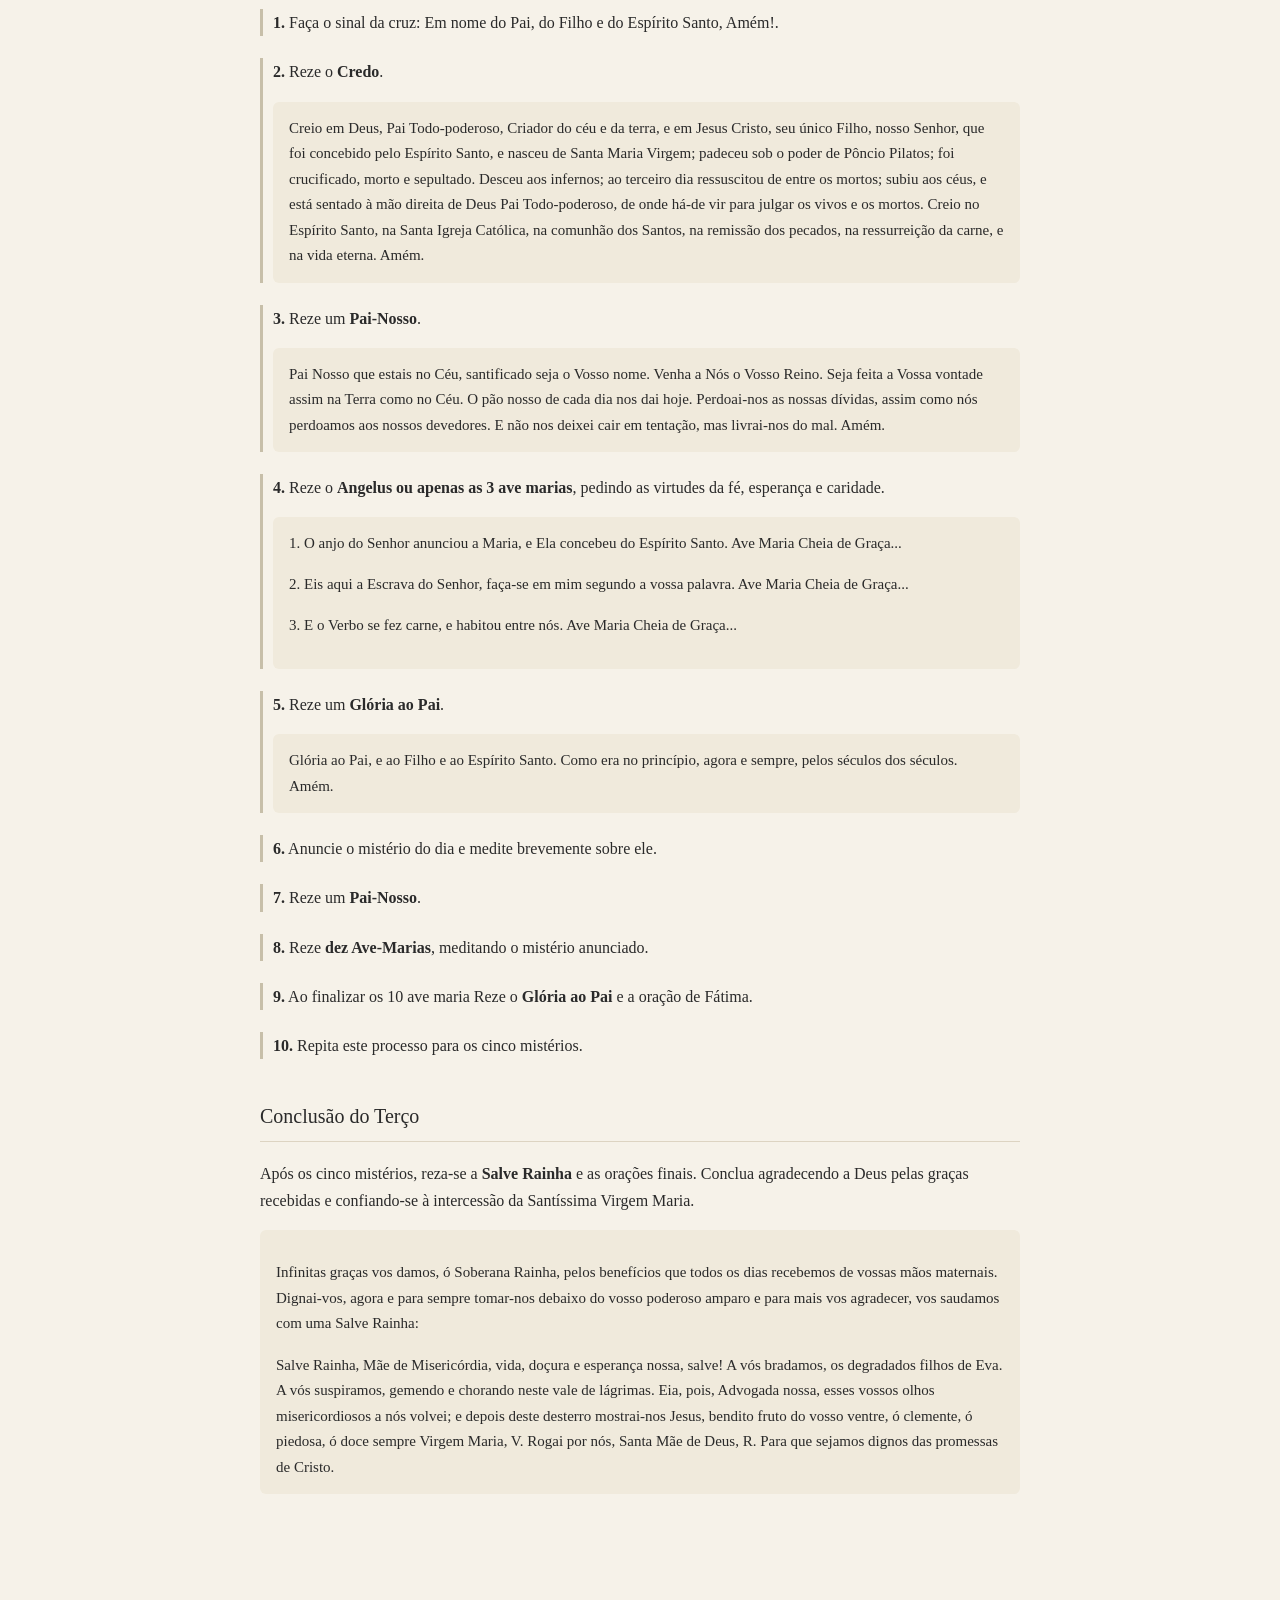
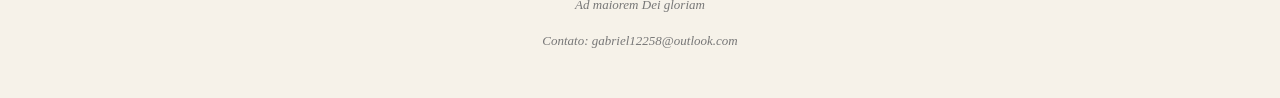
==== commit eb262d43: "voltaoriginal" ====
--- a/como-rezar-o-terco.html
+++ b/como-rezar-o-terco.html
@@ -5,9 +5,6 @@
 <meta name="viewport" content="width=device-width, initial-scale=1.0">
 <title>Rosarium Meditado</title>
 <link rel="icon" href="favicon.png" type="image/png">
-<link rel="preconnect" href="https://fonts.googleapis.com">
-<link rel="preconnect" href="https://fonts.gstatic.com" crossorigin>
-<link href="https://fonts.googleapis.com/css2?family=Cinzel:wght@400;500;600&display=swap" rel="stylesheet">
 <style>
 body {
   margin: 0;
@@ -24,11 +21,9 @@
 }
 
 header h1 {
-  font-family: 'Cinzel', serif;
   font-weight: normal;
   letter-spacing: 2px;
-  font-size: 26px;
-  margin: 0;
+  font-size: 24px;
 }
 
 header p {
@@ -133,7 +128,7 @@
 <body>
 
 <header>
-  <h1><strong>Rosario Meditado</strong></h1>
+  <h1>Rosario Meditado</h1>
   <p>Guia simples e contemplativo para aprender a rezar o terço</p>
 
   <div class="meditation-switch">
@@ -145,9 +140,6 @@
     </button>
     <button onclick="location.href='index.html'">
       Meditações
-    </button>
-    <button onclick="location.href='docecoracaomaria.html'">
-      Doce Coração de Maria
     </button>
   </div>
 </header>
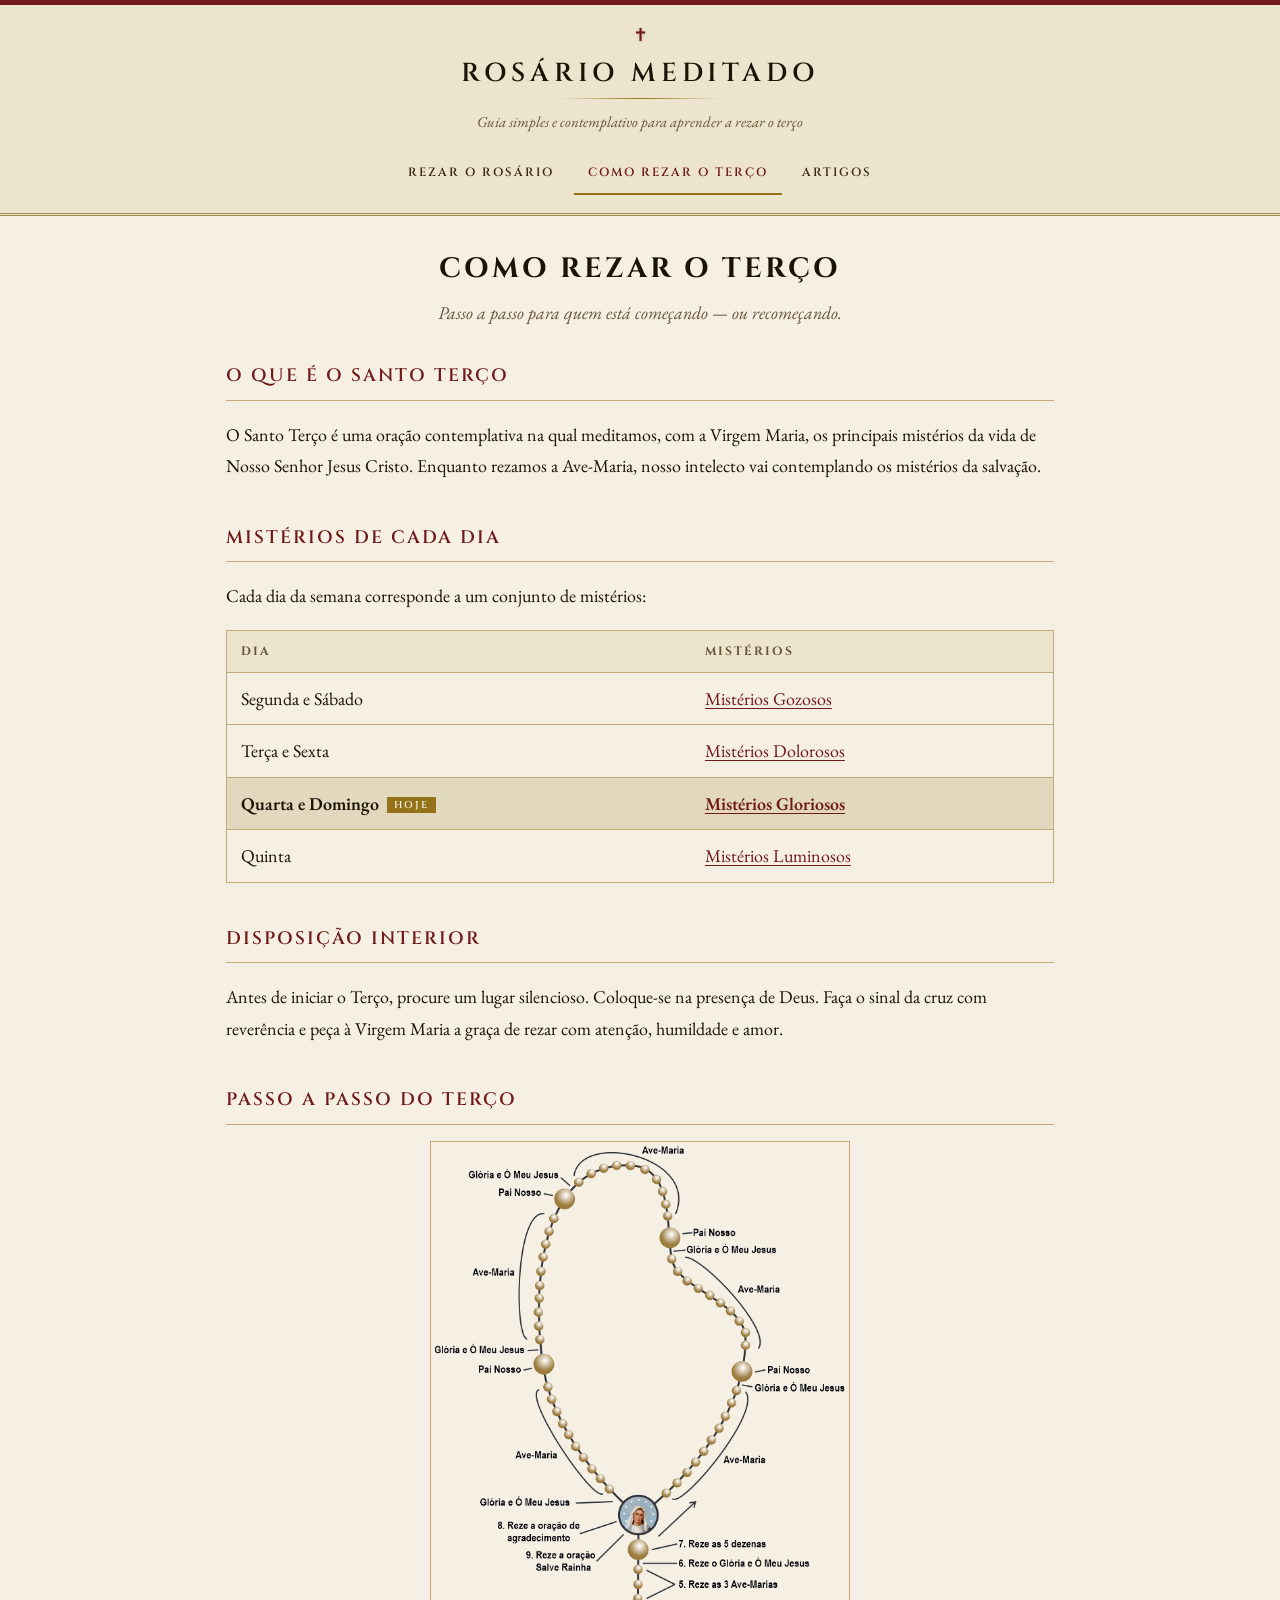
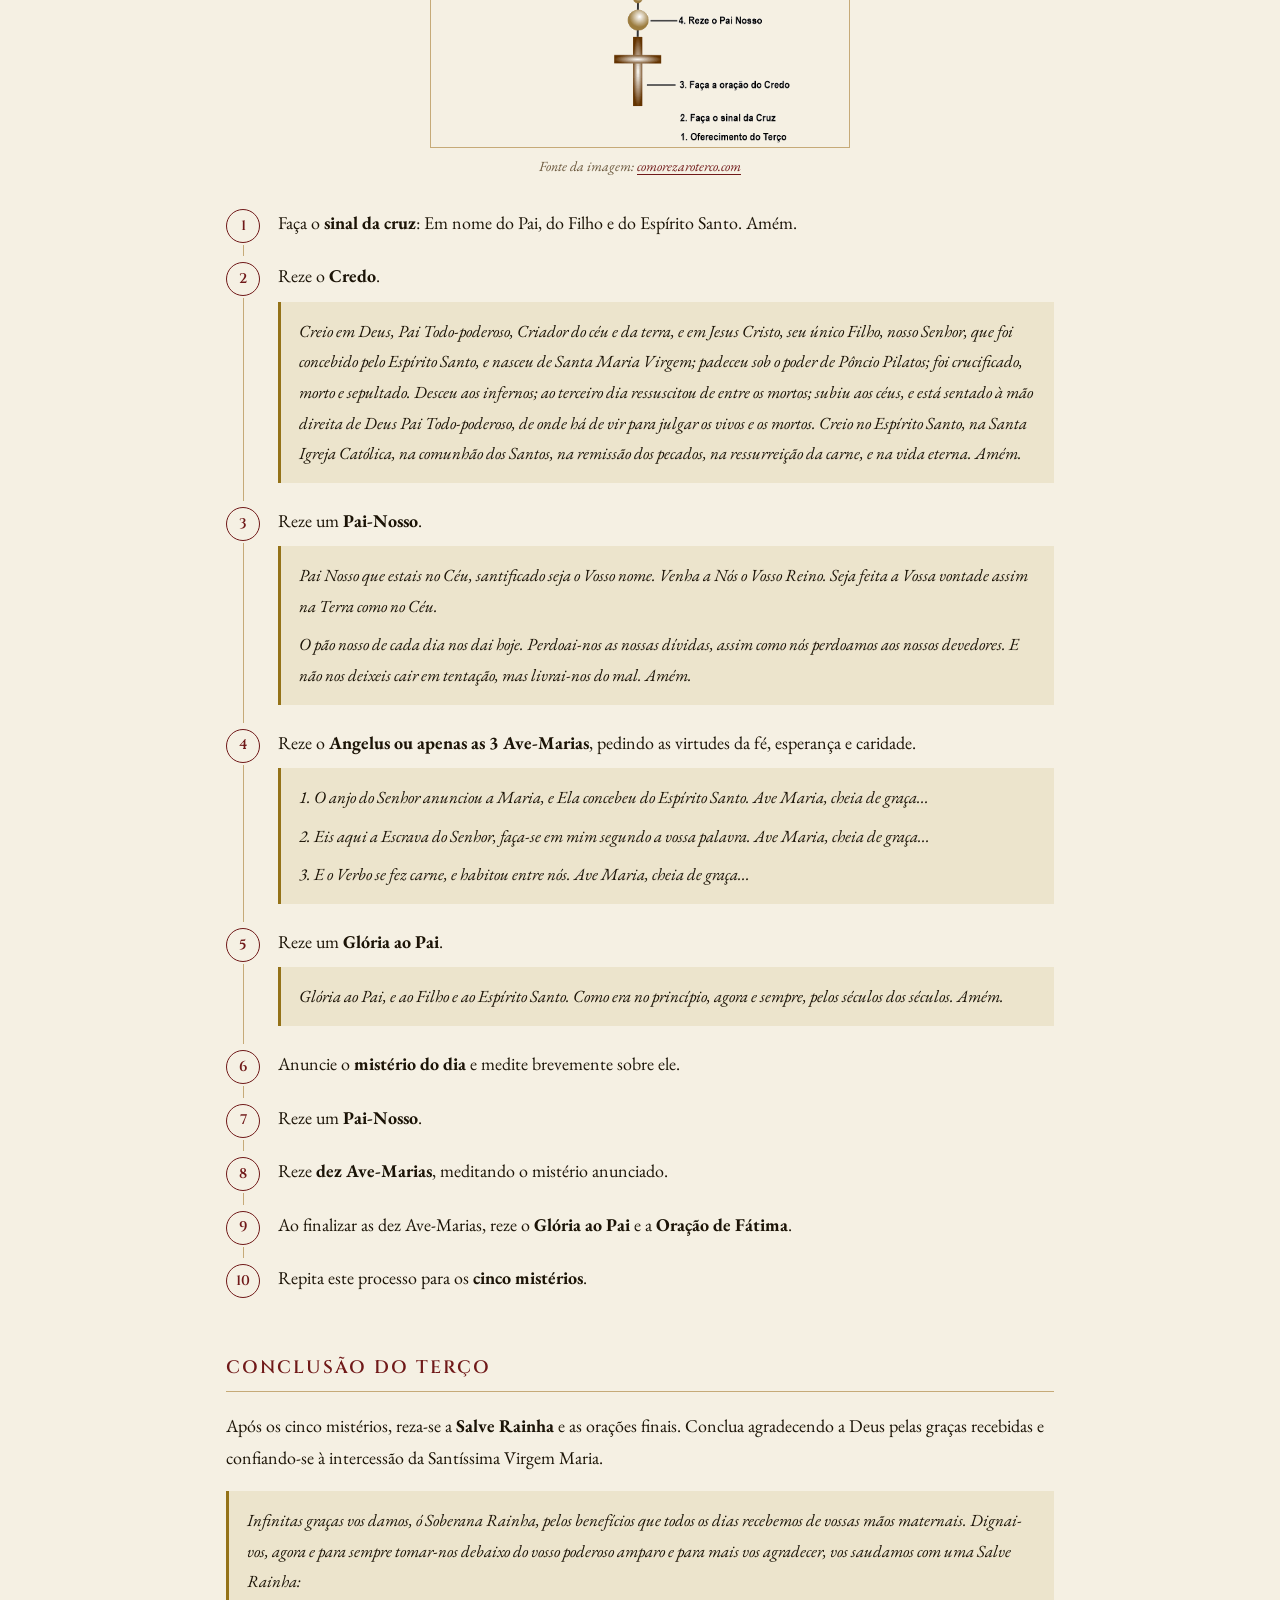
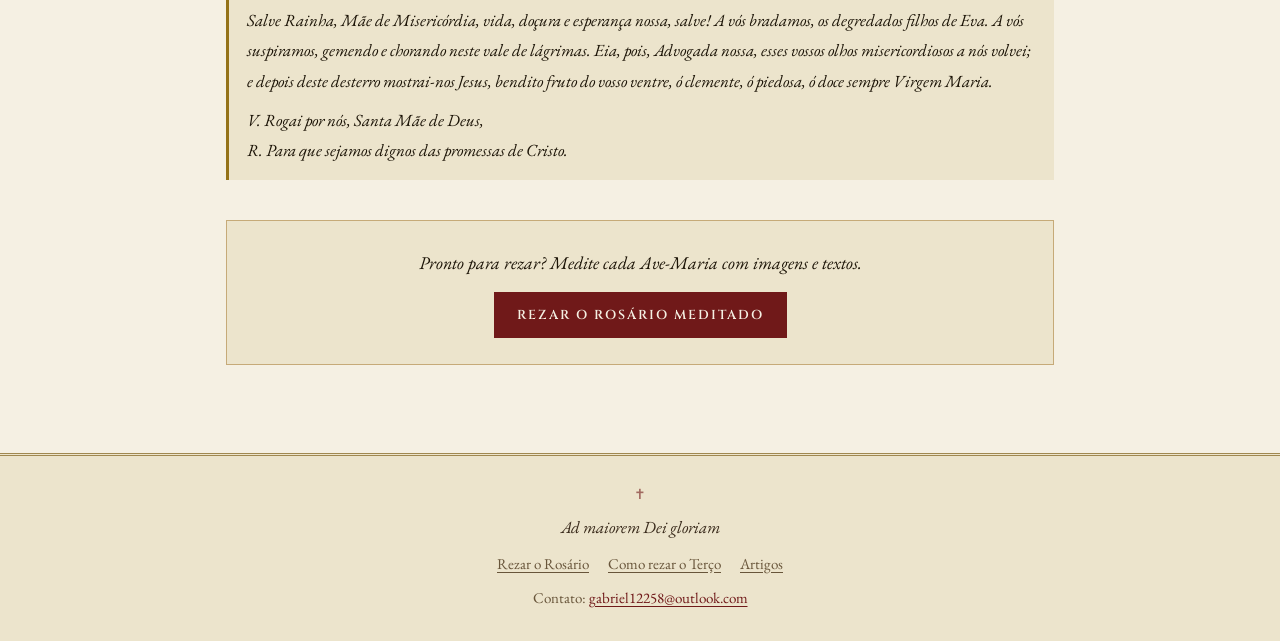
==== commit cfc47a92: "Redesign do site e sistema de artigos em Markdown Redesign (UI/UX): - Destaque dos mistérios do dia " ====
--- a/como-rezar-o-terco.html
+++ b/como-rezar-o-terco.html
@@ -3,301 +3,185 @@
 <head>
 <meta charset="UTF-8">
 <meta name="viewport" content="width=device-width, initial-scale=1.0">
-<title>Rosarium Meditado</title>
+<title>Como rezar o Terço – Rosário Meditado</title>
+<meta name="description" content="Guia simples e contemplativo, passo a passo, para aprender a rezar o Santo Terço.">
 <link rel="icon" href="favicon.png" type="image/png">
-<style>
-body {
-  margin: 0;
-  font-family: Georgia, serif;
-  background: #f6f2e9;
-  color: #2a2a2a;
-  line-height: 1.7;
-}
-
-header {
-  text-align: center;
-  padding: 32px 20px;
-  border-bottom: 1px solid #ddd4c2;
-}
-
-header h1 {
-  font-weight: normal;
-  letter-spacing: 2px;
-  font-size: 24px;
-}
-
-header p {
-  font-size: 14px;
-  color: #666;
-}
-
-nav {
-  margin-top: 18px;
-}
-
-nav a {
-  text-decoration: none;
-  color: #2a2a2a;
-  border: 1px solid #b9ad92;
-  padding: 8px 14px;
-  font-size: 14px;
-}
-
-footer {
-  text-align: center;
-  padding: 30px;
-  font-size: 13px;
-  font-style: italic;
-  color: #777;
-}
-
-main {
-  max-width: 760px;
-  margin: auto;
-  padding: 30px 20px;
-}
-
-section {
-  margin-bottom: 40px;
-}
-
-h2 {
-  font-weight: normal;
-  font-size: 20px;
-  border-bottom: 1px solid #ddd4c2;
-  padding-bottom: 8px;
-  margin-bottom: 18px;
-}
-
-p {
-  margin-bottom: 16px;
-}
-
-.step {
-  margin-bottom: 22px;
-  padding-left: 10px;
-  border-left: 3px solid #c7bfa9;
-}
-
-.prayer {
-  background: #f0eadc;
-  padding: 14px 16px;
-  border-radius: 6px;
-  font-size: 15px;
-  margin: 14px 0;
-}
-
-.step-image {
-  display: block;
-  margin: 0 auto 20px auto;
-  max-width: 400px;   /* ← ajuste este valor */
-  width: 100%;
-  border-radius: 12px;
-}
-
-
-
-footer {
-  text-align: center;
-  padding: 30px;
-  font-size: 13px;
-  font-style: italic;
-  color: #777;
-}
-
-.meditation-switch {
-  margin-top: 20px;
-  display: flex;
-  flex-wrap: wrap;
-  justify-content: center;
-  gap: 8px;
-}
-
-.meditation-switch button {
-  background: #f0eadc;
-  border: 1px solid #b9ad92;
-  padding: 8px 14px;
-  font-family: inherit;
-  cursor: pointer;
-  color: #2a2a2a
-}
-
-</style>
+<link rel="preconnect" href="https://fonts.googleapis.com">
+<link rel="preconnect" href="https://fonts.gstatic.com" crossorigin>
+<link rel="stylesheet" href="https://fonts.googleapis.com/css2?family=Cinzel:wght@400;600&family=EB+Garamond:ital,wght@0,400;0,600;1,400&display=swap">
+<link rel="stylesheet" href="css/style.css">
 </head>
 
 <body>
+<a class="skip-link" href="#conteudo">Pular para o conteúdo</a>
 
 <header>
-  <h1>Rosario Meditado</h1>
-  <p>Guia simples e contemplativo para aprender a rezar o terço</p>
-
-  <div class="meditation-switch">
-<button onclick="location.href='como-rezar-o-terco.html'">      
-  Como rezar o Terço
-    </button>
-    <button onclick="location.href='paginaartigos.html'">
-      Artigos
-    </button>
-    <button onclick="location.href='index.html'">
-      Meditações
-    </button>
-  </div>
+  <a class="brand" href="index.html">Rosário Meditado</a>
+  <p class="tagline">Guia simples e contemplativo para aprender a rezar o terço</p>
+  <nav class="site-nav" aria-label="Principal">
+    <a href="index.html">Rezar o Rosário</a>
+    <a href="como-rezar-o-terco.html" aria-current="page">Como rezar o Terço</a>
+    <a href="paginaartigos.html">Artigos</a>
+  </nav>
 </header>
 
-<main>
+<main id="conteudo" class="page guide">
+
+<h1>Como rezar o Terço</h1>
+<p class="lead">Passo a passo para quem está começando — ou recomeçando.</p>
 
 <section>
-<h2>O que é o Santo Terço</h2>
-<p>
-O Santo Terço é uma oração contemplativa na qual meditamos,
-com a Virgem Maria, os principais mistérios da vida de Nosso Senhor
-Jesus Cristo. Enquanto nós rezamos a Ave-Maria,
-nosso intelecto vai contemplando dos mistérios da salvação.
-</p>
+  <h2>O que é o Santo Terço</h2>
+  <p>
+    O Santo Terço é uma oração contemplativa na qual meditamos,
+    com a Virgem Maria, os principais mistérios da vida de Nosso Senhor
+    Jesus Cristo. Enquanto rezamos a Ave-Maria,
+    nosso intelecto vai contemplando os mistérios da salvação.
+  </p>
 </section>
 
 <section>
-<h2>Mistérios de cada dia</h2>
-<p>
-Cada dia da semana corresponde a um conjunto de mistérios
-</p>
-Segunda e Sábado - Mistérios Gozosos
-</p>
-</p>
-Terça e Sexta - Mistérios Dolorosos
-</p>
-</p>
-Quarta e Domingo - Mistérios Gloriosos
-</p>
-</p>
-Quinta - Mistérios Luminosos
-</p>
-
-
+  <h2>Mistérios de cada dia</h2>
+  <p>Cada dia da semana corresponde a um conjunto de mistérios:</p>
+  <table class="days-table">
+    <thead>
+      <tr><th scope="col">Dia</th><th scope="col">Mistérios</th></tr>
+    </thead>
+    <tbody>
+      <tr data-set="gozosos" data-days="1,6"><td>Segunda e Sábado</td><td><a href="index.html#gozosos">Mistérios Gozosos</a></td></tr>
+      <tr data-set="dolorosos" data-days="2,5"><td>Terça e Sexta</td><td><a href="index.html#dolorosos">Mistérios Dolorosos</a></td></tr>
+      <tr data-set="gloriosos" data-days="0,3"><td>Quarta e Domingo</td><td><a href="index.html#gloriosos">Mistérios Gloriosos</a></td></tr>
+      <tr data-set="luminosos" data-days="4"><td>Quinta</td><td><a href="index.html#luminosos">Mistérios Luminosos</a></td></tr>
+    </tbody>
+  </table>
 </section>
 
 <section>
-<h2>Disposição Interior</h2>
-<p>
-Antes de iniciar o Terço, procure um lugar silencioso.
-Coloque-se na presença de Deus.
-Faça o sinal da cruz com reverência e peça à Virgem Maria
-a graça de rezar com atenção, humildade e amor.
-</p>
-</section>
- <img 
-    src="images/passo-a-passo.png" 
-    alt="Como rezar o terço" 
-    class="step-image"
-  >
-<section>
-  <p>Fonte Imagem: https://comorezaroterco.com/
+  <h2>Disposição Interior</h2>
+  <p>
+    Antes de iniciar o Terço, procure um lugar silencioso.
+    Coloque-se na presença de Deus.
+    Faça o sinal da cruz com reverência e peça à Virgem Maria
+    a graça de rezar com atenção, humildade e amor.
   </p>
-<h2>Passo a Passo do Terço</h2>
-
-<div class="step">
-<p><strong>1.</strong> Faça o sinal da cruz: Em nome do Pai, do Filho e do Espírito Santo, Amém!.</p>
-</div>
-
-<div class="step">
-<p><strong>2.</strong> Reze o <strong>Credo</strong>.</p>
-<div class="prayer">
-Creio em Deus, Pai Todo-poderoso, 
-Criador do céu e da terra, 
-e em Jesus Cristo, seu único Filho, 
-nosso Senhor, 
-que foi concebido pelo Espírito Santo, 
-e nasceu de Santa Maria Virgem; 
-padeceu sob o poder de Pôncio Pilatos; 
-foi crucificado, morto e sepultado. 
-Desceu aos infernos; ao terceiro dia ressuscitou de entre os mortos; 
-subiu aos céus, 
-e está sentado à mão direita de Deus Pai Todo-poderoso, 
-de onde há-de vir para julgar os vivos e os mortos.
-Creio no Espírito Santo, 
-na Santa Igreja Católica, 
-na comunhão dos Santos, 
-na remissão dos pecados, 
-na ressurreição da carne, e na vida eterna. Amém.
-</div>
-</div>
-
-<div class="step">
-<p><strong>3.</strong> Reze um <strong>Pai-Nosso</strong>.</p>
-<div class="prayer">
-Pai Nosso que estais no Céu, santificado seja o Vosso nome. Venha a Nós o Vosso Reino. Seja feita a Vossa vontade assim na Terra como no Céu.
-
-O pão nosso de cada dia nos dai hoje. Perdoai-nos as nossas dívidas, assim como nós perdoamos aos nossos devedores. E não nos deixei cair em tentação, mas livrai-nos do mal. Amém.
-</div>
-</div>
-
-<div class="step">
-<p><strong>4.</strong> Reze o <strong>Angelus ou apenas as 3 ave marias</strong>,
-pedindo as virtudes da fé, esperança e caridade.</p>
-<div class="prayer">
-1. O anjo do Senhor anunciou a Maria, e Ela concebeu do Espírito Santo. Ave Maria Cheia de Graça...
-<p>2. Eis aqui a Escrava do Senhor, faça-se em mim segundo a vossa palavra. Ave Maria Cheia de Graça...</p>
-<p>3. E o Verbo se fez carne, e habitou entre nós. Ave Maria Cheia de Graça...</p>
-</div>
-</div>
-
-<div class="step">
-<p><strong>5.</strong> Reze um <strong>Glória ao Pai</strong>.</p>
-<div class="prayer">
-Glória ao Pai, e ao Filho e ao Espírito Santo. Como era no princípio, agora e sempre, pelos séculos dos séculos. Amém.</div>
-</div>
-</div>
-
-<div class="step">
-<p><strong>6.</strong> Anuncie o mistério do dia
-e medite brevemente sobre ele.</p>
-</div>
-
-<div class="step">
-<p><strong>7.</strong> Reze um <strong>Pai-Nosso</strong>.</p>
-</div>
-
-<div class="step">
-<p><strong>8.</strong> Reze <strong>dez Ave-Marias</strong>,
-meditando o mistério anunciado.</p>
-</div>
-
-<div class="step">
-<p><strong>9.</strong> Ao finalizar os 10 ave maria Reze o <strong>Glória ao Pai</strong>
-e a oração de Fátima.</p>
-</div>
-
-<div class="step">
-<p><strong>10.</strong> Repita este processo para os cinco mistérios.</p>
-</div>
-
 </section>
 
 <section>
-<h2>Conclusão do Terço</h2>
-<p>
-Após os cinco mistérios, reza-se a <strong>Salve Rainha</strong>
-e as orações finais.
-Conclua agradecendo a Deus pelas graças recebidas
-e confiando-se à intercessão da Santíssima Virgem Maria.
-<div class="prayer">
-</p>Infinitas graças vos damos, ó Soberana Rainha, pelos benefícios que todos os dias recebemos de vossas mãos maternais. Dignai-vos, agora e para sempre tomar-nos debaixo do vosso poderoso amparo e para mais vos agradecer, vos saudamos com uma Salve Rainha:
-</p>Salve Rainha, Mãe de Misericórdia, vida, doçura e esperança nossa, salve! A vós bradamos, os degradados filhos de Eva. A vós suspiramos, gemendo e chorando neste vale de lágrimas. Eia, pois, Advogada nossa, esses vossos olhos misericordiosos a nós volvei; e depois deste desterro mostrai-nos Jesus, bendito fruto do vosso ventre, ó clemente, ó piedosa, ó doce sempre Virgem Maria,
-V. Rogai por nós, Santa Mãe de Deus,
-R. Para que sejamos dignos das promessas de Cristo.
-</div>
-</p>
+  <h2>Passo a Passo do Terço</h2>
 
+  <figure>
+    <img src="images/passo-a-passo.png" alt="Esquema das contas do terço indicando cada oração" class="step-image" loading="lazy">
+    <figcaption>Fonte da imagem: <a href="https://comorezaroterco.com/" rel="noopener">comorezaroterco.com</a></figcaption>
+  </figure>
+
+  <ol class="steps">
+    <li class="step">
+      <p>Faça o <strong>sinal da cruz</strong>: Em nome do Pai, do Filho e do Espírito Santo. Amém.</p>
+    </li>
+
+    <li class="step">
+      <p>Reze o <strong>Credo</strong>.</p>
+      <div class="prayer">
+        Creio em Deus, Pai Todo-poderoso,
+        Criador do céu e da terra,
+        e em Jesus Cristo, seu único Filho,
+        nosso Senhor,
+        que foi concebido pelo Espírito Santo,
+        e nasceu de Santa Maria Virgem;
+        padeceu sob o poder de Pôncio Pilatos;
+        foi crucificado, morto e sepultado.
+        Desceu aos infernos; ao terceiro dia ressuscitou de entre os mortos;
+        subiu aos céus,
+        e está sentado à mão direita de Deus Pai Todo-poderoso,
+        de onde há de vir para julgar os vivos e os mortos.
+        Creio no Espírito Santo,
+        na Santa Igreja Católica,
+        na comunhão dos Santos,
+        na remissão dos pecados,
+        na ressurreição da carne, e na vida eterna. Amém.
+      </div>
+    </li>
+
+    <li class="step">
+      <p>Reze um <strong>Pai-Nosso</strong>.</p>
+      <div class="prayer">
+        <p>Pai Nosso que estais no Céu, santificado seja o Vosso nome. Venha a Nós o Vosso Reino. Seja feita a Vossa vontade assim na Terra como no Céu.</p>
+        <p>O pão nosso de cada dia nos dai hoje. Perdoai-nos as nossas dívidas, assim como nós perdoamos aos nossos devedores. E não nos deixeis cair em tentação, mas livrai-nos do mal. Amém.</p>
+      </div>
+    </li>
+
+    <li class="step">
+      <p>Reze o <strong>Angelus ou apenas as 3 Ave-Marias</strong>,
+      pedindo as virtudes da fé, esperança e caridade.</p>
+      <div class="prayer">
+        <p>1. O anjo do Senhor anunciou a Maria, e Ela concebeu do Espírito Santo. Ave Maria, cheia de graça...</p>
+        <p>2. Eis aqui a Escrava do Senhor, faça-se em mim segundo a vossa palavra. Ave Maria, cheia de graça...</p>
+        <p>3. E o Verbo se fez carne, e habitou entre nós. Ave Maria, cheia de graça...</p>
+      </div>
+    </li>
+
+    <li class="step">
+      <p>Reze um <strong>Glória ao Pai</strong>.</p>
+      <div class="prayer">
+        Glória ao Pai, e ao Filho e ao Espírito Santo. Como era no princípio, agora e sempre, pelos séculos dos séculos. Amém.
+      </div>
+    </li>
+
+    <li class="step">
+      <p>Anuncie o <strong>mistério do dia</strong> e medite brevemente sobre ele.</p>
+    </li>
+
+    <li class="step">
+      <p>Reze um <strong>Pai-Nosso</strong>.</p>
+    </li>
+
+    <li class="step">
+      <p>Reze <strong>dez Ave-Marias</strong>, meditando o mistério anunciado.</p>
+    </li>
+
+    <li class="step">
+      <p>Ao finalizar as dez Ave-Marias, reze o <strong>Glória ao Pai</strong> e a <strong>Oração de Fátima</strong>.</p>
+    </li>
+
+    <li class="step">
+      <p>Repita este processo para os <strong>cinco mistérios</strong>.</p>
+    </li>
+  </ol>
 </section>
 
-</p>
+<section>
+  <h2>Conclusão do Terço</h2>
+  <p>
+    Após os cinco mistérios, reza-se a <strong>Salve Rainha</strong>
+    e as orações finais.
+    Conclua agradecendo a Deus pelas graças recebidas
+    e confiando-se à intercessão da Santíssima Virgem Maria.
+  </p>
+  <div class="prayer">
+    <p>Infinitas graças vos damos, ó Soberana Rainha, pelos benefícios que todos os dias recebemos de vossas mãos maternais. Dignai-vos, agora e para sempre tomar-nos debaixo do vosso poderoso amparo e para mais vos agradecer, vos saudamos com uma Salve Rainha:</p>
+    <p>Salve Rainha, Mãe de Misericórdia, vida, doçura e esperança nossa, salve! A vós bradamos, os degredados filhos de Eva. A vós suspiramos, gemendo e chorando neste vale de lágrimas. Eia, pois, Advogada nossa, esses vossos olhos misericordiosos a nós volvei; e depois deste desterro mostrai-nos Jesus, bendito fruto do vosso ventre, ó clemente, ó piedosa, ó doce sempre Virgem Maria.</p>
+    <p>V. Rogai por nós, Santa Mãe de Deus,<br>
+    R. Para que sejamos dignos das promessas de Cristo.</p>
+  </div>
+</section>
+
+<section class="cta-box">
+  <p>Pronto para rezar? Medite cada Ave-Maria com imagens e textos.</p>
+  <a class="btn" href="index.html">Rezar o Rosário meditado</a>
 </section>
 
 </main>
 
 <footer>
-Ad maiorem Dei gloriam
-<p>Contato: gabriel12258@outlook.com<p>
+  <p class="motto">Ad maiorem Dei gloriam</p>
+  <nav aria-label="Rodapé">
+    <a href="index.html">Rezar o Rosário</a>
+    <a href="como-rezar-o-terco.html">Como rezar o Terço</a>
+    <a href="paginaartigos.html">Artigos</a>
+  </nav>
+  <p>Contato: <a href="mailto:gabriel12258@outlook.com">gabriel12258@outlook.com</a></p>
+</footer>
 
+<script src="js/rosario.js" defer></script>
 </body>
 </html>
--- a/css/style.css
+++ b/css/style.css
@@ -0,0 +1,1146 @@
+/* ============================================================
+   ROSÁRIO MEDITADO — Design System
+   Estética Minimalista Medieval / Católica
+   Fontes carregadas via <link> no <head> de cada página
+   (EB Garamond + Cinzel).
+   ============================================================ */
+
+/* ── Variáveis ── */
+:root {
+  --bg:           #f5f0e3;
+  --bg-card:      #ece4cc;
+  --bg-deep:      #e2d8be;
+  --ink:          #1b1306;
+  --ink-mid:      #38291a;
+  --ink-muted:    #68553a;
+  --crimson:      #701919;
+  --crimson-deep: #4c0e0e;
+  --gold:         #947218;
+  --gold-soft:    #c9a94a;
+  --border:       #a08850;
+  --border-light: #c6aa78;
+  --shadow:       rgba(27, 19, 6, 0.14);
+
+  --font-body:    'EB Garamond', Georgia, 'Palatino Linotype', serif;
+  --font-title:   'Cinzel', Georgia, serif;
+  --measure:      860px;
+}
+
+/* ── Reset ── */
+*, *::before, *::after { box-sizing: border-box; }
+html { scroll-behavior: smooth; scroll-padding-top: 16px; }
+img { max-width: 100%; }
+
+/* ── Base ── */
+body {
+  margin: 0;
+  font-family: var(--font-body);
+  font-size: 18px;
+  background-color: var(--bg);
+  color: var(--ink);
+  line-height: 1.75;
+  -webkit-font-smoothing: antialiased;
+}
+
+a { color: var(--crimson); text-underline-offset: 3px; }
+a:hover { color: var(--crimson-deep); }
+
+:focus-visible {
+  outline: 2px solid var(--gold);
+  outline-offset: 3px;
+}
+
+.skip-link {
+  position: absolute;
+  left: -9999px;
+  top: 8px;
+  background: var(--crimson);
+  color: var(--bg);
+  padding: 8px 16px;
+  z-index: 10;
+}
+.skip-link:focus { left: 8px; color: var(--bg); }
+
+/* ============================================================
+   CABEÇALHO
+   ============================================================ */
+
+header {
+  text-align: center;
+  background: var(--bg-card);
+  border-top: 5px solid var(--crimson);
+  border-bottom: 3px double var(--border);
+  padding: 0 16px 18px;
+}
+
+/* Ornamento: Cruz */
+header::before {
+  content: '✝';
+  display: block;
+  font-size: 18px;
+  color: var(--crimson);
+  padding: 14px 0 6px;
+  text-shadow: 0 1px 3px rgba(116,26,26,0.20);
+}
+
+.brand {
+  display: inline-block;
+  font-family: var(--font-title);
+  font-weight: 600;
+  font-size: 26px;
+  letter-spacing: 5px;
+  text-transform: uppercase;
+  color: var(--ink);
+  text-decoration: none;
+  margin: 0 0 4px;
+  line-height: 1.3;
+}
+a.brand:hover { color: var(--crimson); }
+
+/* Linha dourada abaixo do nome */
+.brand::after {
+  content: '';
+  display: block;
+  width: 160px;
+  height: 1px;
+  background: linear-gradient(90deg, transparent, var(--gold), transparent);
+  margin: 8px auto 0;
+}
+
+.tagline {
+  font-size: 15px;
+  color: var(--ink-muted);
+  font-style: italic;
+  margin: 6px 0 0;
+}
+
+/* ── Navegação ── */
+.site-nav {
+  margin-top: 16px;
+  display: flex;
+  flex-wrap: wrap;
+  justify-content: center;
+  gap: 4px 6px;
+}
+
+.site-nav a {
+  font-family: var(--font-title);
+  font-size: 12px;
+  font-weight: 600;
+  letter-spacing: 2px;
+  text-transform: uppercase;
+  text-decoration: none;
+  color: var(--ink-mid);
+  padding: 10px 14px;
+  border-bottom: 2px solid transparent;
+  transition: color 0.2s, border-color 0.2s;
+}
+
+.site-nav a:hover { color: var(--crimson); border-bottom-color: var(--border-light); }
+
+.site-nav a[aria-current="page"] {
+  color: var(--crimson);
+  border-bottom-color: var(--gold);
+}
+
+/* ============================================================
+   LAYOUT
+   ============================================================ */
+
+.page {
+  max-width: var(--measure);
+  margin: 0 auto;
+  padding: 28px 16px 48px;
+}
+
+/* ── Botões ── */
+.btn {
+  display: inline-flex;
+  align-items: center;
+  justify-content: center;
+  gap: 8px;
+  min-height: 46px;
+  padding: 10px 22px;
+  font-family: var(--font-title);
+  font-size: 13px;
+  font-weight: 600;
+  letter-spacing: 2px;
+  text-transform: uppercase;
+  text-decoration: none;
+  cursor: pointer;
+  border: 1px solid var(--crimson);
+  background: var(--crimson);
+  color: var(--bg);
+  transition: background 0.2s, color 0.2s, border-color 0.2s;
+}
+.btn:hover { background: var(--crimson-deep); border-color: var(--crimson-deep); color: var(--bg); }
+
+.btn-ghost {
+  background: transparent;
+  color: var(--crimson);
+  border-color: var(--border);
+}
+.btn-ghost:hover { background: var(--bg-deep); color: var(--crimson-deep); border-color: var(--crimson); }
+
+/* ============================================================
+   DESTAQUE: MISTÉRIO DO DIA (index)
+   ============================================================ */
+
+.today {
+  position: relative;
+  text-align: center;
+  background: var(--bg);
+  border: 1px solid var(--border-light);
+  outline: 1px solid var(--border-light);
+  outline-offset: -7px;
+  padding: 30px 22px 26px;
+  margin-bottom: 30px;
+  box-shadow: 0 4px 16px var(--shadow);
+}
+
+.today-eyebrow {
+  font-family: var(--font-title);
+  font-size: 12px;
+  letter-spacing: 3px;
+  text-transform: uppercase;
+  color: var(--gold);
+  margin: 0;
+}
+
+.today h2 {
+  font-family: var(--font-title);
+  font-weight: 600;
+  font-size: 28px;
+  letter-spacing: 3px;
+  text-transform: uppercase;
+  color: var(--crimson);
+  margin: 6px 0 4px;
+  line-height: 1.25;
+}
+
+.today-text {
+  font-style: italic;
+  color: var(--ink-muted);
+  max-width: 520px;
+  margin: 0 auto 20px;
+}
+
+.today-actions {
+  display: flex;
+  flex-wrap: wrap;
+  gap: 10px;
+  justify-content: center;
+}
+
+/* Etapas do terço */
+.steps-bar {
+  list-style: none;
+  display: flex;
+  justify-content: center;
+  flex-wrap: wrap;
+  gap: 4px 0;
+  padding: 0;
+  margin: 22px 0 0;
+  font-size: 15px;
+  color: var(--ink-muted);
+}
+.steps-bar li { display: flex; align-items: center; }
+.steps-bar li + li::before {
+  content: '';
+  width: 26px;
+  height: 1px;
+  background: var(--border-light);
+  margin: 0 10px;
+}
+.steps-bar b {
+  display: inline-grid;
+  place-items: center;
+  width: 22px;
+  height: 22px;
+  margin-right: 6px;
+  border: 1px solid var(--gold);
+  border-radius: 50%;
+  font-family: var(--font-title);
+  font-size: 11px;
+  color: var(--gold);
+}
+
+.section-label {
+  font-family: var(--font-title);
+  font-size: 13px;
+  letter-spacing: 3px;
+  text-transform: uppercase;
+  color: var(--ink-muted);
+  text-align: center;
+  margin: 0 0 12px;
+}
+
+/* ============================================================
+   GRUPOS DE MISTÉRIOS E ORAÇÕES (details)
+   ============================================================ */
+
+.main-toggle {
+  border: 1px solid var(--border-light);
+  border-left: 4px solid var(--crimson);
+  background: var(--bg);
+  margin-bottom: 12px;
+}
+
+.main-toggle > summary {
+  display: flex;
+  align-items: center;
+  flex-wrap: wrap;
+  gap: 2px 12px;
+  padding: 14px 48px 14px 46px;
+  cursor: pointer;
+  background: var(--bg-card);
+  position: relative;
+  list-style: none;
+  transition: background 0.2s;
+}
+.main-toggle > summary:hover { background: var(--bg-deep); }
+.main-toggle > summary::-webkit-details-marker { display: none; }
+.main-toggle[open] > summary { border-bottom: 1px solid var(--border-light); }
+
+/* Cruz antes do título */
+.main-toggle > summary::before {
+  content: '✝';
+  position: absolute;
+  left: 16px;
+  top: 50%;
+  transform: translateY(-50%);
+  color: var(--crimson);
+  font-size: 15px;
+}
+
+/* Seta abre/fecha */
+.main-toggle > summary::after,
+.mystery-toggle > summary::after {
+  content: '';
+  position: absolute;
+  right: 20px;
+  top: 50%;
+  width: 8px;
+  height: 8px;
+  border-right: 2px solid var(--ink-muted);
+  border-bottom: 2px solid var(--ink-muted);
+  transform: translateY(-70%) rotate(45deg);
+  transition: transform 0.2s;
+}
+.main-toggle[open] > summary::after,
+.mystery-toggle[open] > summary::after {
+  transform: translateY(-30%) rotate(-135deg);
+}
+
+.group-title {
+  font-family: var(--font-title);
+  font-size: 18px;
+  font-weight: 600;
+  letter-spacing: 3px;
+  text-transform: uppercase;
+  color: var(--ink);
+}
+
+.group-meta {
+  font-size: 15px;
+  font-style: italic;
+  color: var(--ink-muted);
+}
+
+.badge-today {
+  font-family: var(--font-title);
+  font-size: 10px;
+  font-weight: 600;
+  letter-spacing: 2px;
+  text-transform: uppercase;
+  color: var(--bg);
+  background: var(--gold);
+  padding: 2px 9px;
+}
+
+.main-toggle.is-today { border-left-color: var(--gold); box-shadow: 0 3px 14px var(--shadow); }
+
+/* ── Mistérios individuais ── */
+.mystery-toggle { border-bottom: 1px solid var(--border-light); }
+.mystery-toggle:last-child { border-bottom: 0; }
+
+.mystery-toggle > summary {
+  position: relative;
+  display: flex;
+  align-items: baseline;
+  gap: 14px;
+  padding: 12px 48px 12px 18px;
+  cursor: pointer;
+  list-style: none;
+  color: var(--ink-mid);
+  font-size: 18px;
+  line-height: 1.4;
+  transition: background 0.2s;
+}
+.mystery-toggle > summary::-webkit-details-marker { display: none; }
+.mystery-toggle > summary:hover { background: var(--bg-deep); }
+.mystery-toggle[open] > summary { background: var(--bg-deep); color: var(--ink); }
+
+.mystery-num {
+  flex: 0 0 auto;
+  font-family: var(--font-title);
+  font-size: 13px;
+  font-weight: 600;
+  color: var(--crimson);
+  min-width: 26px;
+}
+
+/* ── Orações (iniciais/finais) ── */
+.content { padding: 8px 20px 20px; }
+
+.prayer-block { padding: 16px 0; border-bottom: 1px solid var(--border-light); }
+.prayer-block:last-of-type { border-bottom: 0; }
+
+.prayer-block h3 {
+  font-family: var(--font-title);
+  font-size: 16px;
+  font-weight: 600;
+  letter-spacing: 2px;
+  color: var(--crimson);
+  margin: 0 0 10px;
+}
+
+.bilingual {
+  display: grid;
+  grid-template-columns: 1fr 1fr;
+  gap: 24px;
+}
+
+.bilingual > div { white-space: pre-line; line-height: 1.7; }
+
+.lang {
+  display: block;
+  font-family: var(--font-title);
+  font-size: 11px;
+  letter-spacing: 2px;
+  text-transform: uppercase;
+  color: var(--gold);
+  white-space: normal;
+}
+
+.bilingual [lang="la"] { font-style: italic; color: var(--ink-mid); }
+
+.flow-next { text-align: center; padding-top: 18px; }
+
+/* ============================================================
+   CARROSSEL (meditação conta a conta)
+   ============================================================ */
+
+.carousel {
+  padding: 20px 16px 22px;
+  text-align: center;
+  outline: none;
+}
+
+.slide         { display: none; }
+.slide.active  { display: block; animation: fadeIn 0.35s ease; }
+
+@keyframes fadeIn { from { opacity: 0; } to { opacity: 1; } }
+
+.carousel img {
+  display: block;
+  width: auto;
+  max-width: 100%;
+  height: 340px;
+  margin: 0 auto 18px;
+  object-fit: contain;
+  border: 1px solid var(--border-light);
+  padding: 6px;
+  background: var(--bg);
+  box-shadow: 0 3px 14px var(--shadow);
+}
+
+.meditation {
+  font-size: 19px;
+  line-height: 1.75;
+  max-width: 620px;
+  margin: 0 auto 10px;
+}
+
+.meditation strong {
+  display: block;
+  margin-top: 10px;
+  font-weight: 600;
+  color: var(--crimson);
+}
+
+/* Orações de encerramento do mistério (último slide) */
+.slide > p:not(.meditation) {
+  max-width: 620px;
+  margin: 12px auto 0;
+  padding: 12px 16px;
+  background: var(--bg-card);
+  border-left: 3px solid var(--gold);
+  text-align: left;
+  font-size: 16px;
+  line-height: 1.7;
+}
+.slide > p:not(.meditation) strong { font-weight: 400; font-style: italic; }
+
+/* Controles: ❮ contas ❯ */
+.bead-label {
+  font-family: var(--font-title);
+  font-size: 12px;
+  letter-spacing: 2px;
+  text-transform: uppercase;
+  color: var(--ink-muted);
+  margin: 18px 0 8px;
+}
+
+.carousel-controls {
+  display: flex;
+  align-items: center;
+  justify-content: center;
+  gap: 12px;
+}
+
+.prev, .next {
+  flex: 0 0 auto;
+  min-width: 46px;
+  height: 46px;
+  padding: 0 14px;
+  background: var(--bg-card);
+  border: 1px solid var(--border);
+  font-family: var(--font-title);
+  font-size: 12px;
+  font-weight: 600;
+  letter-spacing: 1px;
+  text-transform: uppercase;
+  cursor: pointer;
+  color: var(--ink-mid);
+  transition: background 0.2s, color 0.2s, border-color 0.2s;
+}
+.prev:hover, .next:hover {
+  background: var(--crimson);
+  color: var(--bg);
+  border-color: var(--crimson);
+}
+.prev:disabled { opacity: 0.35; cursor: default; background: var(--bg-card); color: var(--ink-mid); border-color: var(--border); }
+.next.is-continue { background: var(--crimson); color: var(--bg); border-color: var(--crimson); }
+
+/* Contas do terço */
+.beads {
+  display: flex;
+  align-items: center;
+  gap: 5px;
+  position: relative;
+}
+.beads::before {   /* o fio do terço */
+  content: '';
+  position: absolute;
+  left: 4px;
+  right: 4px;
+  top: 50%;
+  height: 1px;
+  background: var(--border-light);
+}
+
+.bead {
+  position: relative;
+  width: 13px;
+  height: 13px;
+  padding: 0;
+  border-radius: 50%;
+  border: 1px solid var(--border);
+  background: var(--bg);
+  cursor: pointer;
+  transition: background 0.2s, transform 0.2s;
+}
+.bead.is-our-father { width: 18px; height: 18px; margin-right: 6px; }
+.bead.is-done    { background: var(--gold-soft); border-color: var(--gold); }
+.bead.is-current { background: var(--crimson); border-color: var(--crimson); transform: scale(1.25); }
+.bead:hover      { border-color: var(--crimson); }
+
+/* ============================================================
+   RODAPÉ
+   ============================================================ */
+
+footer {
+  text-align: center;
+  padding: 26px 16px;
+  font-size: 15px;
+  color: var(--ink-muted);
+  border-top: 3px double var(--border);
+  background: var(--bg-card);
+}
+
+footer::before {
+  content: '✝';
+  display: block;
+  font-size: 14px;
+  color: var(--crimson);
+  opacity: 0.6;
+  margin-bottom: 6px;
+}
+
+footer p { margin: 4px 0; }
+.motto { font-style: italic; font-size: 17px; color: var(--ink-mid); }
+footer nav { margin: 8px 0; }
+footer nav a { color: var(--ink-muted); margin: 0 8px; }
+
+/* ============================================================
+   CARDS DE ARTIGOS (paginaartigos.html)
+   ============================================================ */
+
+.articles-container {
+  max-width: 1100px;
+  margin: 0 auto;
+  padding: 36px 16px 56px;
+}
+
+.articles-header {
+  text-align: center;
+  margin-bottom: 36px;
+}
+
+.articles-header h1 {
+  font-family: var(--font-title);
+  font-size: 28px;
+  margin: 0 0 4px;
+  letter-spacing: 3px;
+  text-transform: uppercase;
+  color: var(--ink);
+}
+
+.articles-header p {
+  margin: 0;
+  font-size: 17px;
+  color: var(--ink-muted);
+  font-style: italic;
+}
+
+.articles-grid {
+  display: grid;
+  grid-template-columns: repeat(auto-fill, minmax(260px, 1fr));
+  gap: 26px;
+}
+
+.article-card {
+  background: var(--bg);
+  border: 1px solid var(--border-light);
+  overflow: hidden;
+  box-shadow: 0 4px 12px var(--shadow);
+  transition: transform 0.3s, box-shadow 0.3s, border-color 0.3s;
+  text-decoration: none;
+  color: inherit;
+  display: flex;
+  flex-direction: column;
+}
+
+.article-card:hover {
+  transform: translateY(-4px);
+  box-shadow: 0 10px 24px var(--shadow);
+  border-color: var(--crimson);
+  color: inherit;
+}
+
+.article-card img {
+  width: 100%;
+  height: 190px;
+  object-fit: cover;
+  display: block;
+  filter: sepia(10%);
+}
+
+.article-card-content {
+  flex: 1;
+  display: flex;
+  flex-direction: column;
+  padding: 16px 18px 20px;
+  text-align: center;
+  border-top: 3px solid var(--crimson);
+}
+
+.card-tag {
+  font-family: var(--font-title);
+  font-size: 10px;
+  letter-spacing: 2px;
+  text-transform: uppercase;
+  color: var(--gold);
+}
+
+.article-card-content h2 {
+  font-family: var(--font-title);
+  font-size: 17px;
+  margin: 6px 0 8px;
+  color: var(--ink);
+  letter-spacing: 1px;
+  font-weight: 600;
+  line-height: 1.4;
+}
+
+.article-card-content p {
+  margin: 0 0 14px;
+  font-size: 16px;
+  color: var(--ink-muted);
+  line-height: 1.5;
+}
+
+.card-meta {
+  margin-top: auto;
+  font-size: 14px;
+  font-style: italic;
+  color: var(--ink-muted);
+}
+
+.article-card[hidden] { display: none; }
+
+/* Destaque: artigo mais recente ocupa a linha inteira */
+.article-card.is-featured { grid-column: 1 / -1; flex-direction: row; }
+.article-card.is-featured img { width: 55%; height: auto; min-height: 300px; max-height: 380px; }
+.article-card.is-featured .article-card-content {
+  justify-content: center;
+  text-align: left;
+  padding: 28px 32px;
+  border-top: 0;
+  border-left: 3px solid var(--crimson);
+}
+.article-card.is-featured h2 { font-size: 24px; }
+.article-card.is-featured p { font-size: 18px; }
+.article-card.is-featured .card-meta { margin-top: 0; }
+
+/* ── Barra de filtros ── */
+.visually-hidden {
+  position: absolute;
+  width: 1px;
+  height: 1px;
+  overflow: hidden;
+  clip: rect(0 0 0 0);
+  white-space: nowrap;
+}
+
+.articles-toolbar {
+  display: flex;
+  flex-wrap: wrap;
+  align-items: center;
+  justify-content: space-between;
+  gap: 14px 24px;
+  padding: 16px 0;
+  margin-bottom: 8px;
+  border-top: 1px solid var(--border-light);
+  border-bottom: 1px solid var(--border-light);
+}
+
+.chips { display: flex; flex-wrap: wrap; gap: 8px; }
+
+.chip {
+  min-height: 38px;
+  padding: 6px 14px;
+  font-family: var(--font-title);
+  font-size: 11px;
+  font-weight: 600;
+  letter-spacing: 1.5px;
+  text-transform: uppercase;
+  color: var(--ink-mid);
+  background: var(--bg);
+  border: 1px solid var(--border-light);
+  cursor: pointer;
+  transition: background 0.2s, color 0.2s, border-color 0.2s;
+}
+.chip:hover { border-color: var(--crimson); color: var(--crimson); }
+.chip[aria-pressed="true"] { background: var(--crimson); border-color: var(--crimson); color: var(--bg); }
+.chip-count {
+  display: inline-block;
+  margin-left: 4px;
+  font-family: var(--font-body);
+  font-size: 13px;
+  font-weight: 400;
+  letter-spacing: 0;
+  opacity: 0.75;
+}
+
+.toolbar-row { display: flex; gap: 10px; flex: 0 1 420px; }
+.search { flex: 1; }
+
+.search input,
+.sort select {
+  width: 100%;
+  min-height: 42px;
+  padding: 8px 12px;
+  font-family: var(--font-body);
+  font-size: 17px;
+  color: var(--ink);
+  background: var(--bg);
+  border: 1px solid var(--border);
+  border-radius: 0;
+}
+.search input:focus,
+.sort select:focus { outline: 2px solid var(--gold); outline-offset: 0; }
+
+.results-count {
+  margin: 0 0 18px;
+  font-size: 15px;
+  font-style: italic;
+  color: var(--ink-muted);
+}
+
+.empty-state,
+.load-more { text-align: center; padding: 32px 0 0; }
+.empty-state p { font-style: italic; color: var(--ink-muted); margin: 0 0 12px; }
+
+/* ── "Leia também" / "Últimos artigos" ── */
+.related,
+.latest { margin-top: 48px; }
+.related-grid { grid-template-columns: repeat(auto-fill, minmax(220px, 1fr)); gap: 20px; }
+.related-grid .article-card img { height: 140px; }
+.related-grid .article-card-content h2 { font-size: 15px; }
+.related-grid .article-card-content p { font-size: 15px; }
+.latest-more { text-align: center; margin: 20px 0 0; }
+.latest-more a {
+  font-family: var(--font-title);
+  font-size: 12px;
+  font-weight: 600;
+  letter-spacing: 2px;
+  text-transform: uppercase;
+  text-decoration: none;
+}
+
+/* ============================================================
+   PÁGINA DE ARTIGO
+   ============================================================ */
+
+.article-container {
+  max-width: 780px;
+  margin: 0 auto;
+  padding: 28px 16px 48px;
+}
+
+.back-link {
+  display: inline-block;
+  font-family: var(--font-title);
+  font-size: 12px;
+  letter-spacing: 2px;
+  text-transform: uppercase;
+  text-decoration: none;
+  margin-bottom: 20px;
+}
+
+.article-header {
+  text-align: center;
+  margin-bottom: 30px;
+  padding-bottom: 20px;
+  border-bottom: 3px double var(--border);
+}
+
+.article-header h1 {
+  font-family: var(--font-title);
+  font-size: 30px;
+  line-height: 1.3;
+  margin: 0 0 10px;
+  letter-spacing: 2px;
+  color: var(--ink);
+}
+
+.article-meta {
+  font-size: 15px;
+  color: var(--ink-muted);
+  font-style: italic;
+}
+.article-meta { margin: 0; }
+a.article-category { text-decoration: none; display: inline-block; margin-bottom: 8px; }
+a.article-category:hover { color: var(--crimson); }
+.article-source { margin: 6px 0 0; font-size: 14px; color: var(--ink-muted); word-break: break-word; }
+
+.article-figure { margin: 28px 0; text-align: center; }
+.article-figure img {
+  max-width: 100%;
+  border: 1px solid var(--border-light);
+  padding: 4px;
+  background: var(--bg);
+}
+.article-figure figcaption { font-size: 15px; font-style: italic; color: var(--ink-muted); margin-top: 6px; }
+
+.share {
+  display: flex;
+  flex-wrap: wrap;
+  align-items: center;
+  justify-content: center;
+  gap: 10px;
+  margin-top: 18px;
+  font-style: normal;
+}
+.share-label { width: 100%; font-size: 15px; }
+
+.article-content p {
+  font-size: 19px;
+  line-height: 1.8;
+  margin: 0 0 20px;
+  hyphens: auto;
+}
+
+.article-content { overflow-wrap: anywhere; }
+.article-content ul { margin: 0 0 20px; padding-left: 24px; }
+.article-content li { font-size: 19px; margin-bottom: 8px; }
+.article-content li::marker { color: var(--crimson); }
+
+.article-content h2,
+.article-content h3 {
+  font-family: var(--font-title);
+  color: var(--crimson);
+  letter-spacing: 1px;
+  line-height: 1.35;
+  margin: 30px 0 12px;
+}
+
+.article-content blockquote {
+  border-left: 4px solid var(--crimson);
+  padding: 14px 20px;
+  font-style: italic;
+  color: var(--ink-mid);
+  margin: 25px 0;
+  background: var(--bg-card);
+}
+
+.article-footer {
+  margin-top: 40px;
+  padding-top: 20px;
+  border-top: 3px double var(--border);
+  text-align: center;
+  font-size: 17px;
+  color: var(--ink-muted);
+  font-style: italic;
+}
+
+/* ── Blocos texto + imagem ── */
+.text-image {
+  display: flex;
+  gap: 26px;
+  margin: 32px 0;
+  align-items: center;
+}
+
+.text-image.left  { flex-direction: row; }
+.text-image.right { flex-direction: row-reverse; }
+.text-image.top   { flex-direction: column; }
+
+.text-image .text { flex: 1; color: var(--ink-mid); }
+.text-image .text p:last-child { margin-bottom: 0; }
+
+.text-image .image {
+  flex: 0 0 260px;
+  display: flex;
+  justify-content: center;
+}
+
+.text-image img {
+  width: 100%;
+  max-width: 260px;
+  height: auto;
+  border: 1px solid var(--border-light);
+  object-fit: cover;
+  background: var(--bg);
+  padding: 4px;
+  box-shadow: 0 3px 12px var(--shadow);
+}
+
+.text-image.top .image { flex: none; }
+.text-image.top img    { max-width: 420px; }
+
+/* ============================================================
+   GUIA PASSO A PASSO (como-rezar-o-terco.html)
+   ============================================================ */
+
+.guide section { margin-bottom: 40px; }
+
+.guide h1 {
+  font-family: var(--font-title);
+  font-size: 28px;
+  letter-spacing: 3px;
+  text-transform: uppercase;
+  text-align: center;
+  margin: 0 0 4px;
+}
+.guide .lead {
+  text-align: center;
+  font-style: italic;
+  color: var(--ink-muted);
+  margin: 0 0 32px;
+}
+
+.guide h2 {
+  font-family: var(--font-title);
+  font-weight: 600;
+  font-size: 18px;
+  border-bottom: 1px solid var(--border-light);
+  padding-bottom: 8px;
+  margin: 0 0 16px;
+  letter-spacing: 2px;
+  color: var(--crimson);
+  text-transform: uppercase;
+}
+
+/* Tabela dos dias */
+.days-table {
+  width: 100%;
+  border-collapse: collapse;
+  background: var(--bg);
+  border: 1px solid var(--border-light);
+}
+.days-table th,
+.days-table td {
+  text-align: left;
+  padding: 10px 14px;
+  border-bottom: 1px solid var(--border-light);
+}
+.days-table th {
+  font-family: var(--font-title);
+  font-size: 12px;
+  letter-spacing: 2px;
+  text-transform: uppercase;
+  color: var(--ink-muted);
+  background: var(--bg-card);
+}
+.days-table tr.is-today td { background: var(--bg-deep); font-weight: 600; }
+.days-table tr.is-today td:first-child::after {
+  content: 'Hoje';
+  margin-left: 8px;
+  font-family: var(--font-title);
+  font-size: 10px;
+  letter-spacing: 2px;
+  text-transform: uppercase;
+  color: var(--bg);
+  background: var(--gold);
+  padding: 1px 7px;
+  vertical-align: middle;
+}
+
+/* Lista numerada de passos */
+.steps {
+  list-style: none;
+  counter-reset: step;
+  padding: 0;
+  margin: 0;
+}
+
+.step {
+  counter-increment: step;
+  position: relative;
+  padding: 0 0 18px 52px;
+  margin: 0;
+}
+.step::before {
+  content: counter(step);
+  position: absolute;
+  left: 0;
+  top: 2px;
+  width: 34px;
+  height: 34px;
+  display: grid;
+  place-items: center;
+  border: 1px solid var(--crimson);
+  border-radius: 50%;
+  font-family: var(--font-title);
+  font-size: 14px;
+  font-weight: 600;
+  color: var(--crimson);
+  background: var(--bg);
+}
+.step::after {   /* linha que liga os passos */
+  content: '';
+  position: absolute;
+  left: 17px;
+  top: 38px;
+  bottom: 0;
+  width: 1px;
+  background: var(--border-light);
+}
+.step:last-child::after { display: none; }
+.step > p { margin: 4px 0 0; }
+
+.prayer {
+  background: var(--bg-card);
+  padding: 14px 18px;
+  font-size: 17px;
+  margin: 10px 0 0;
+  border-left: 3px solid var(--gold);
+  font-style: italic;
+  line-height: 1.8;
+}
+.prayer p { margin: 0 0 8px; }
+.prayer p:last-child { margin-bottom: 0; }
+
+.guide figure { margin: 0 0 28px; text-align: center; }
+.step-image {
+  display: block;
+  margin: 0 auto;
+  max-width: 420px;
+  width: 100%;
+  border: 1px solid var(--border-light);
+  padding: 4px;
+  background: var(--bg);
+}
+.guide figcaption { font-size: 14px; font-style: italic; color: var(--ink-muted); margin-top: 6px; }
+
+.cta-box {
+  text-align: center;
+  padding: 26px 18px;
+  border: 1px solid var(--border-light);
+  background: var(--bg-card);
+}
+.cta-box p { margin: 0 0 14px; font-style: italic; }
+
+/* ============================================================
+   RESPONSIVO
+   ============================================================ */
+
+@media (max-width: 768px) {
+  .text-image,
+  .text-image.left,
+  .text-image.right {
+    flex-direction: column;
+  }
+  .text-image .image { flex: none; }
+  .bilingual { grid-template-columns: 1fr; gap: 10px; }
+  .article-card.is-featured { flex-direction: column; }
+  .article-card.is-featured img { width: 100%; min-height: 0; height: 220px; }
+  .article-card.is-featured .article-card-content {
+    text-align: center; padding: 18px; border-left: 0; border-top: 3px solid var(--crimson);
+  }
+  .article-card.is-featured h2 { font-size: 20px; }
+  .toolbar-row { flex-basis: 100%; }
+  .chips { flex-wrap: nowrap; overflow-x: auto; margin: 0 -16px; padding: 2px 16px; scrollbar-width: none; }
+  .chip { flex: 0 0 auto; }
+}
+
+@media (max-width: 600px) {
+  body { font-size: 17px; }
+  .brand { font-size: 20px; letter-spacing: 3px; }
+  .site-nav a { padding: 10px 8px; font-size: 11px; letter-spacing: 1px; }
+  .today { padding: 26px 16px 22px; }
+  .today h2 { font-size: 22px; letter-spacing: 2px; }
+  .today-actions .btn { width: 100%; }
+  .group-title { font-size: 15px; letter-spacing: 2px; }
+  .main-toggle > summary { padding: 12px 40px 12px 38px; }
+  .main-toggle > summary::before { left: 13px; }
+  .content { padding: 4px 14px 16px; }
+  .mystery-toggle > summary { font-size: 17px; padding: 12px 40px 12px 14px; }
+  .carousel { padding: 16px 10px 18px; }
+  .carousel img { height: 260px; }
+  .meditation { font-size: 18px; }
+  .beads { gap: 3px; }
+  .bead { width: 11px; height: 11px; }
+  .bead.is-our-father { width: 15px; height: 15px; margin-right: 3px; }
+  .carousel-controls { gap: 8px; flex-wrap: wrap; }
+  .prev, .next { min-width: 44px; padding: 0 10px; }
+  .next.is-continue { order: 3; flex-basis: 100%; margin-top: 4px; }
+  .article-header h1 { font-size: 24px; }
+  .guide h1, .articles-header h1 { font-size: 22px; letter-spacing: 2px; }
+  .steps-bar { gap: 6px 14px; }
+  .steps-bar li + li::before { display: none; }
+  .main-toggle > summary::before { top: 17px; transform: none; }
+}
+
+@media (max-width: 420px) {
+  .site-nav { gap: 0; }
+  .site-nav a { padding: 10px 6px; font-size: 10.5px; letter-spacing: 0.5px; }
+}
+
+@media (prefers-reduced-motion: reduce) {
+  html { scroll-behavior: auto; }
+  *, *::before, *::after { animation: none !important; transition: none !important; }
+}
